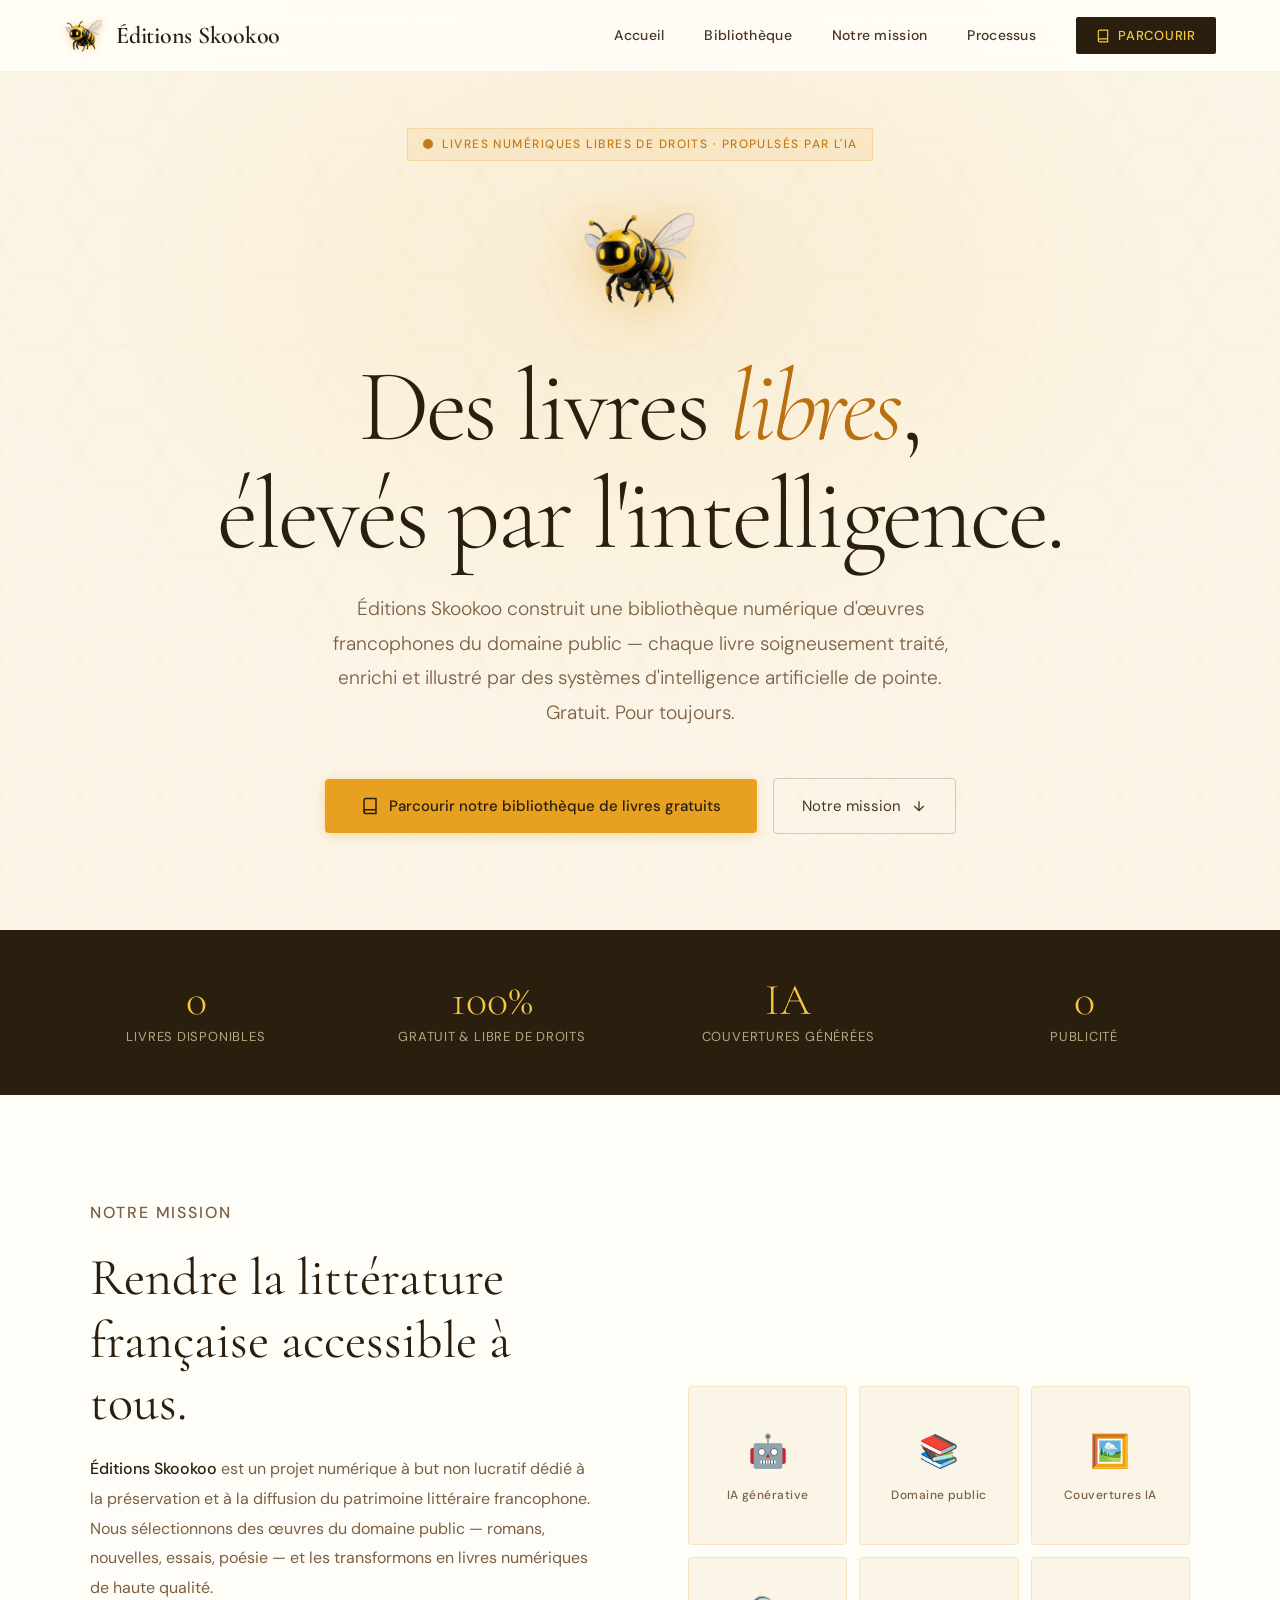
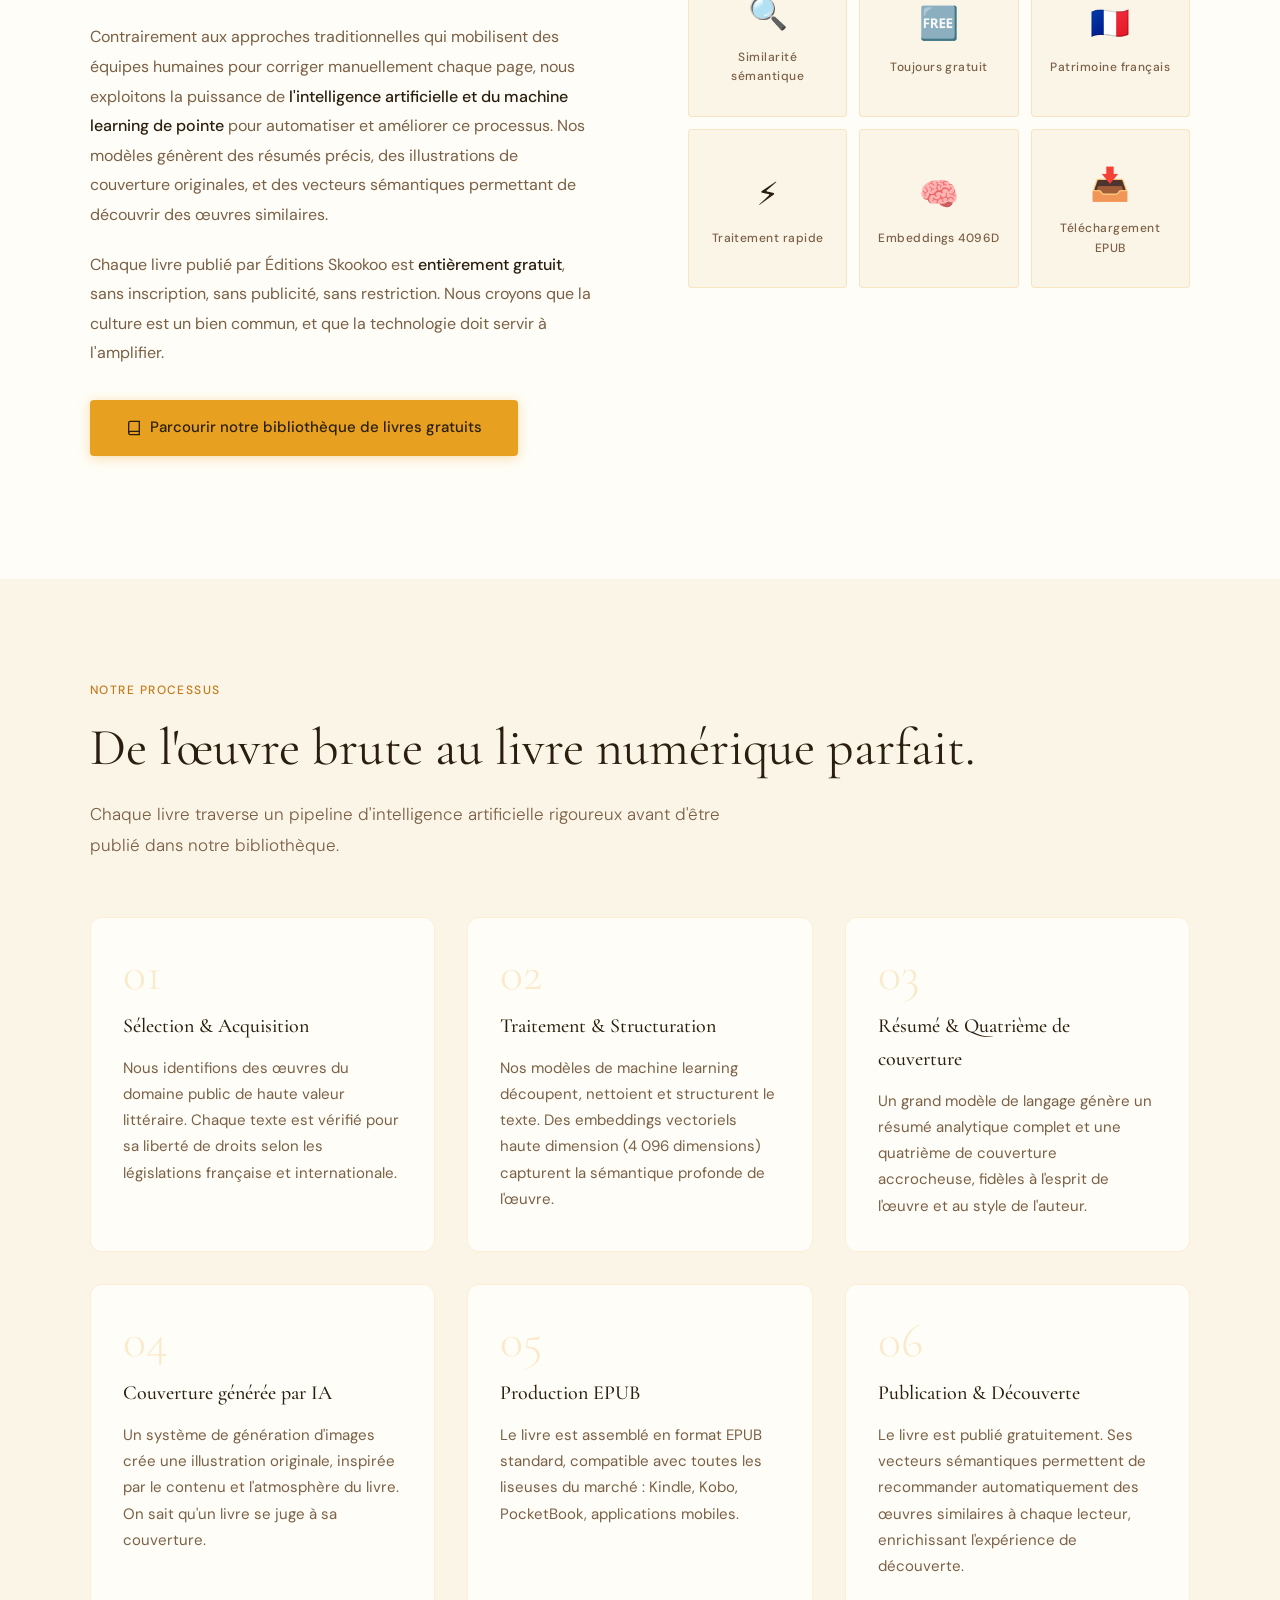
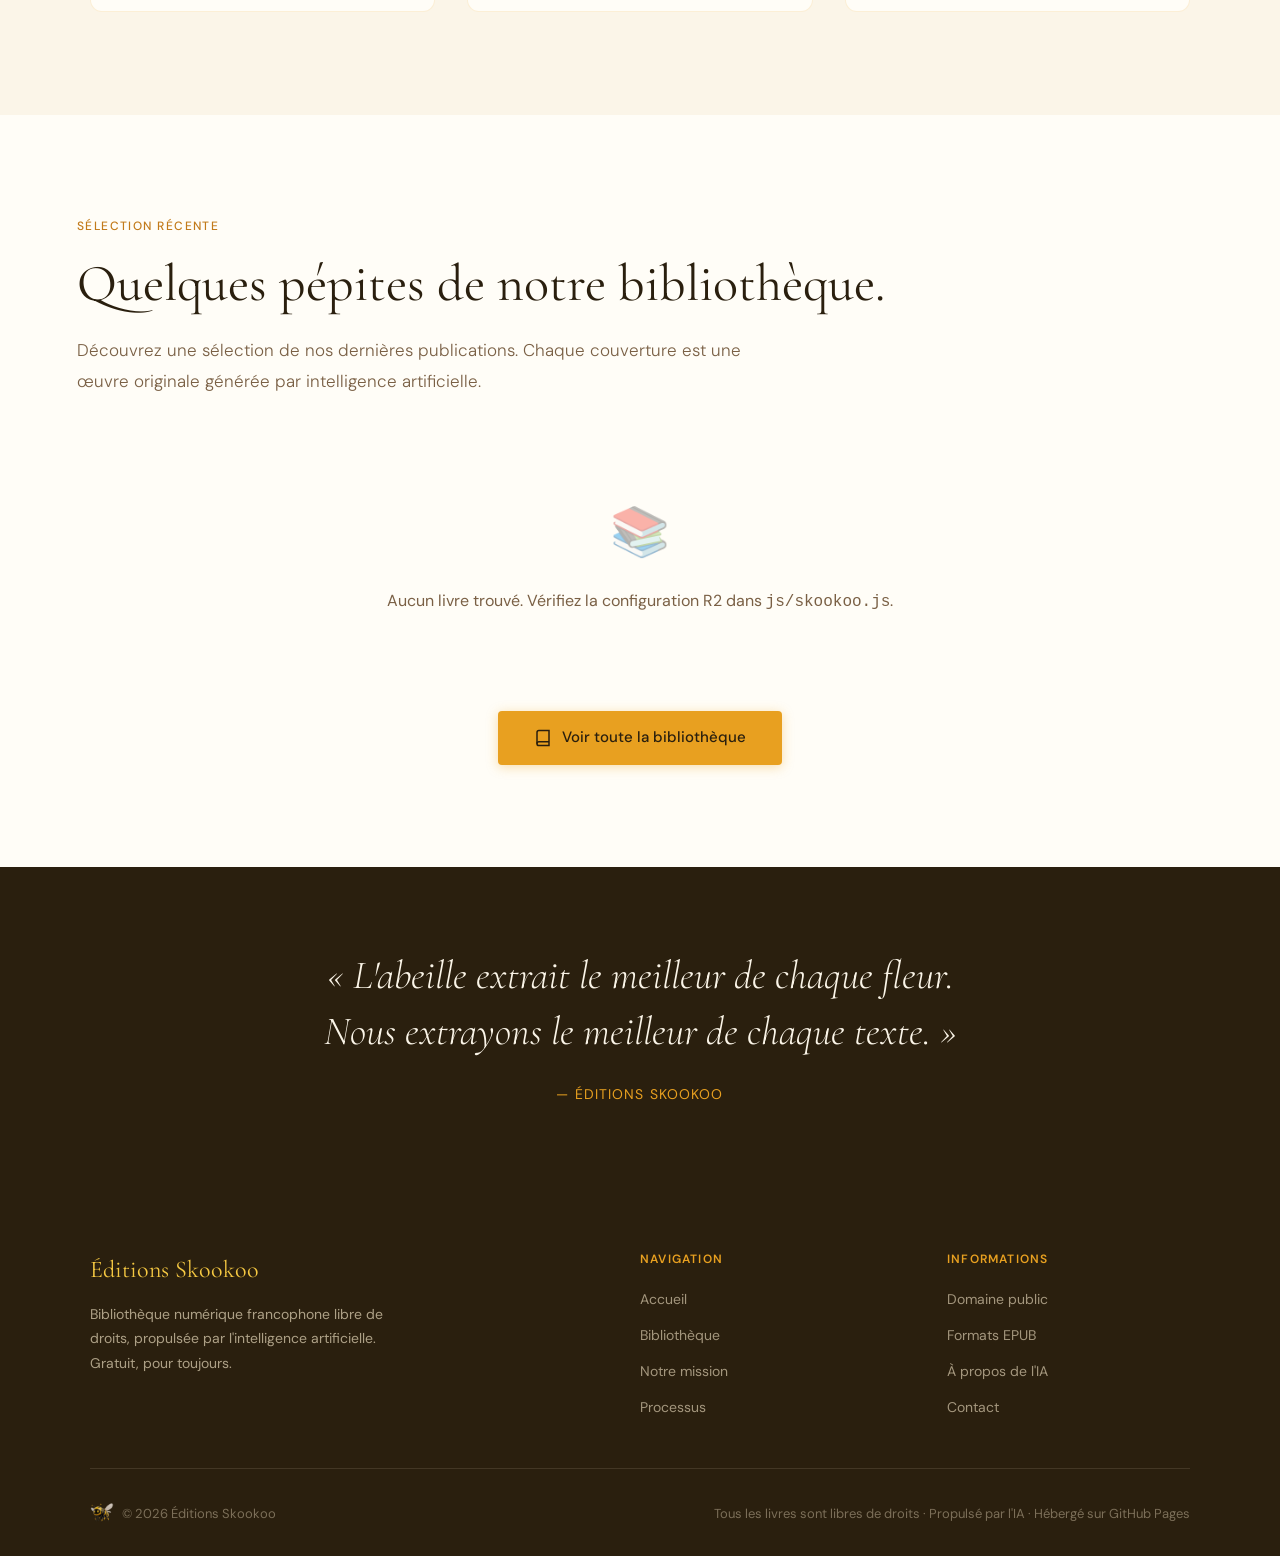
==== index.html @ 5617cecb "first" ====
<!DOCTYPE html>
<html lang="fr">
<head>
  <meta charset="UTF-8" />
  <meta name="viewport" content="width=device-width, initial-scale=1.0" />
  <title>Éditions Skookoo — Bibliothèque numérique libre</title>
  <meta name="description" content="Éditions Skookoo produit des livres numériques de haute qualité, libres de droits, grâce à l'intelligence artificielle et au machine learning de pointe. Téléchargement gratuit, sans publicité." />
  <link rel="icon" type="image/png" href="assets/logo.png" />
  <link rel="stylesheet" href="css/style.css" />
</head>
<body>

<!-- ========= NAVIGATION ========= -->
<nav class="nav" role="navigation" aria-label="Navigation principale">
  <a href="index.html" class="nav-logo" aria-label="Éditions Skookoo — Accueil">
    <img src="assets/logo.png" alt="Abeille robot — logo Éditions Skookoo" />
    Éditions Skookoo
  </a>
  <ul class="nav-links" role="list">
    <li><a href="index.html">Accueil</a></li>
    <li><a href="livres.html">Bibliothèque</a></li>
    <li><a href="#mission">Notre mission</a></li>
    <li><a href="#processus">Processus</a></li>
    <li><a href="livres.html" class="nav-cta">
      <svg width="14" height="14" viewBox="0 0 24 24" fill="none" stroke="currentColor" stroke-width="2"><path d="M4 19.5A2.5 2.5 0 0 1 6.5 17H20"/><path d="M6.5 2H20v20H6.5A2.5 2.5 0 0 1 4 19.5v-15A2.5 2.5 0 0 1 6.5 2z"/></svg>
      Parcourir
    </a></li>
  </ul>
</nav>

<!-- ========= HERO ========= -->
<header class="hero" role="banner">
  <div class="hero-eyebrow">
    <svg width="12" height="12" viewBox="0 0 24 24" fill="currentColor"><circle cx="12" cy="12" r="10"/></svg>
    Livres numériques libres de droits · Propulsés par l'IA
  </div>

  <img
    src="assets/logo.png"
    alt="Abeille robot Skookoo"
    class="hero-logo-display float"
    aria-hidden="true"
  />

  <h1 class="hero-title">
    Des livres <em>libres</em>,<br/>élevés par l'intelligence.
  </h1>

  <p class="hero-subtitle">
    Éditions Skookoo construit une bibliothèque numérique d'œuvres francophones
    du domaine public — chaque livre soigneusement traité, enrichi et illustré
    par des systèmes d'intelligence artificielle de pointe.
    Gratuit. Pour toujours.
  </p>

  <div class="hero-actions">
    <a href="livres.html" class="btn-primary">
      <svg width="18" height="18" viewBox="0 0 24 24" fill="none" stroke="currentColor" stroke-width="2"><path d="M4 19.5A2.5 2.5 0 0 1 6.5 17H20"/><path d="M6.5 2H20v20H6.5A2.5 2.5 0 0 1 4 19.5v-15A2.5 2.5 0 0 1 6.5 2z"/></svg>
      Parcourir notre bibliothèque de livres gratuits
    </a>
    <a href="#mission" class="btn-secondary">
      Notre mission
      <svg width="16" height="16" viewBox="0 0 24 24" fill="none" stroke="currentColor" stroke-width="2"><path d="M12 5v14M5 12l7 7 7-7"/></svg>
    </a>
  </div>
</header>

<!-- ========= STATS BAND ========= -->
<div class="stats-band" aria-label="Chiffres clés">
  <div class="stat-item">
    <div class="stat-item-num" id="stat-books">…</div>
    <div class="stat-item-label">Livres disponibles</div>
  </div>
  <div class="stat-item">
    <div class="stat-item-num">100%</div>
    <div class="stat-item-label">Gratuit &amp; libre de droits</div>
  </div>
  <div class="stat-item">
    <div class="stat-item-num">IA</div>
    <div class="stat-item-label">Couvertures générées</div>
  </div>
  <div class="stat-item">
    <div class="stat-item-num">0</div>
    <div class="stat-item-label">Publicité</div>
  </div>
</div>

<!-- ========= ABOUT / MISSION ========= -->
<section class="about" id="mission" aria-labelledby="mission-title">
  <div class="about-inner">
    <div class="about-text">
      <p class="section-eyebrow">Notre mission</p>
      <h2 class="section-title" id="mission-title">
        Rendre la littérature française accessible à tous.
      </h2>
      <p>
        <strong>Éditions Skookoo</strong> est un projet numérique à but non lucratif
        dédié à la préservation et à la diffusion du patrimoine littéraire francophone.
        Nous sélectionnons des œuvres du domaine public — romans, nouvelles, essais,
        poésie — et les transformons en livres numériques de haute qualité.
      </p>
      <p>
        Contrairement aux approches traditionnelles qui mobilisent des équipes humaines
        pour corriger manuellement chaque page, nous exploitons la puissance de
        <strong>l'intelligence artificielle et du machine learning de pointe</strong>
        pour automatiser et améliorer ce processus. Nos modèles génèrent des résumés
        précis, des illustrations de couverture originales, et des vecteurs sémantiques
        permettant de découvrir des œuvres similaires.
      </p>
      <p>
        Chaque livre publié par Éditions Skookoo est <strong>entièrement gratuit</strong>,
        sans inscription, sans publicité, sans restriction. Nous croyons que la culture
        est un bien commun, et que la technologie doit servir à l'amplifier.
      </p>
      <p style="margin-top:2rem;">
        <a href="livres.html" class="btn-primary" style="display:inline-flex;align-items:center;gap:.5rem;">
          <svg width="16" height="16" viewBox="0 0 24 24" fill="none" stroke="currentColor" stroke-width="2"><path d="M4 19.5A2.5 2.5 0 0 1 6.5 17H20"/><path d="M6.5 2H20v20H6.5A2.5 2.5 0 0 1 4 19.5v-15A2.5 2.5 0 0 1 6.5 2z"/></svg>
          Parcourir notre bibliothèque de livres gratuits
        </a>
      </p>
    </div>

    <div class="about-visual reveal">
      <div class="about-hexgrid" aria-hidden="true">
        <div class="hex-cell">
          <div class="hex-cell-icon">🤖</div>
          <div class="hex-cell-label">IA générative</div>
        </div>
        <div class="hex-cell">
          <div class="hex-cell-icon">📚</div>
          <div class="hex-cell-label">Domaine public</div>
        </div>
        <div class="hex-cell">
          <div class="hex-cell-icon">🖼️</div>
          <div class="hex-cell-label">Couvertures IA</div>
        </div>
        <div class="hex-cell">
          <div class="hex-cell-icon">🔍</div>
          <div class="hex-cell-label">Similarité sémantique</div>
        </div>
        <div class="hex-cell">
          <div class="hex-cell-icon">🆓</div>
          <div class="hex-cell-label">Toujours gratuit</div>
        </div>
        <div class="hex-cell">
          <div class="hex-cell-icon">🇫🇷</div>
          <div class="hex-cell-label">Patrimoine français</div>
        </div>
        <div class="hex-cell">
          <div class="hex-cell-icon">⚡</div>
          <div class="hex-cell-label">Traitement rapide</div>
        </div>
        <div class="hex-cell">
          <div class="hex-cell-icon">🧠</div>
          <div class="hex-cell-label">Embeddings 4096D</div>
        </div>
        <div class="hex-cell">
          <div class="hex-cell-icon">📥</div>
          <div class="hex-cell-label">Téléchargement EPUB</div>
        </div>
      </div>
    </div>
  </div>
</section>

<!-- ========= FEATURES / PROCESS ========= -->
<section class="features" id="processus" aria-labelledby="process-title">
  <div class="features-inner">
    <p class="section-eyebrow">Notre processus</p>
    <h2 class="section-title" id="process-title">
      De l'œuvre brute au livre numérique parfait.
    </h2>
    <p class="section-lead">
      Chaque livre traverse un pipeline d'intelligence artificielle rigoureux
      avant d'être publié dans notre bibliothèque.
    </p>

    <div class="features-grid">
      <div class="feature-card reveal">
        <div class="feature-num">01</div>
        <h3 class="feature-title">Sélection &amp; Acquisition</h3>
        <p class="feature-desc">
          Nous identifions des œuvres du domaine public de haute valeur littéraire.
          Chaque texte est vérifié pour sa liberté de droits selon les législations
          française et internationale.
        </p>
      </div>
      <div class="feature-card reveal" style="transition-delay:.08s">
        <div class="feature-num">02</div>
        <h3 class="feature-title">Traitement &amp; Structuration</h3>
        <p class="feature-desc">
          Nos modèles de machine learning découpent, nettoient et structurent le
          texte. Des embeddings vectoriels haute dimension (4 096 dimensions)
          capturent la sémantique profonde de l'œuvre.
        </p>
      </div>
      <div class="feature-card reveal" style="transition-delay:.16s">
        <div class="feature-num">03</div>
        <h3 class="feature-title">Résumé &amp; Quatrième de couverture</h3>
        <p class="feature-desc">
          Un grand modèle de langage génère un résumé analytique complet et une
          quatrième de couverture accrocheuse, fidèles à l'esprit de l'œuvre
          et au style de l'auteur.
        </p>
      </div>
      <div class="feature-card reveal" style="transition-delay:.24s">
        <div class="feature-num">04</div>
        <h3 class="feature-title">Couverture générée par IA</h3>
        <p class="feature-desc">
          Un système de génération d'images crée une illustration originale,
          inspirée par le contenu et l'atmosphère du livre. On sait qu'un livre
          se juge à sa couverture.
        </p>
      </div>
      <div class="feature-card reveal" style="transition-delay:.32s">
        <div class="feature-num">05</div>
        <h3 class="feature-title">Production EPUB</h3>
        <p class="feature-desc">
          Le livre est assemblé en format EPUB standard, compatible avec toutes
          les liseuses du marché : Kindle, Kobo, PocketBook, applications mobiles.
        </p>
      </div>
      <div class="feature-card reveal" style="transition-delay:.40s">
        <div class="feature-num">06</div>
        <h3 class="feature-title">Publication &amp; Découverte</h3>
        <p class="feature-desc">
          Le livre est publié gratuitement. Ses vecteurs sémantiques permettent
          de recommander automatiquement des œuvres similaires à chaque lecteur,
          enrichissant l'expérience de découverte.
        </p>
      </div>
    </div>
  </div>
</section>

<!-- ========= FEATURED BOOKS ========= -->
<section class="featured" id="selection" aria-labelledby="featured-title">
  <div class="featured-inner">
    <p class="section-eyebrow">Sélection récente</p>
    <h2 class="section-title" id="featured-title">Quelques pépites de notre bibliothèque.</h2>
    <p class="section-lead">
      Découvrez une sélection de nos dernières publications.
      Chaque couverture est une œuvre originale générée par intelligence artificielle.
    </p>

    <div class="books-grid" id="featured-grid" aria-label="Livres en vedette">
      <!-- Rempli dynamiquement par JavaScript -->
      <div style="grid-column:1/-1;text-align:center;padding:3rem;color:var(--comb-soft)">
        <div class="spinner" style="margin:0 auto 1rem;width:36px;height:36px;border:3px solid rgba(232,160,32,.2);border-top-color:var(--honey);border-radius:50%;animation:spin .8s linear infinite;"></div>
        Chargement des livres…
      </div>
    </div>

    <div style="text-align:center;margin-top:3rem;">
      <a href="livres.html" class="btn-primary">
        <svg width="18" height="18" viewBox="0 0 24 24" fill="none" stroke="currentColor" stroke-width="2"><path d="M4 19.5A2.5 2.5 0 0 1 6.5 17H20"/><path d="M6.5 2H20v20H6.5A2.5 2.5 0 0 1 4 19.5v-15A2.5 2.5 0 0 1 6.5 2z"/></svg>
        Voir toute la bibliothèque
      </a>
    </div>
  </div>
</section>

<!-- ========= MANIFESTO QUOTE ========= -->
<section style="background:var(--comb);padding:5rem clamp(1.5rem,5vw,4rem);text-align:center;">
  <blockquote style="max-width:700px;margin:0 auto;">
    <p style="font-family:var(--font-display);font-size:clamp(1.5rem,4vw,2.5rem);font-weight:300;font-style:italic;line-height:1.4;color:var(--wax-light);margin-bottom:1.5rem;">
      « L'abeille extrait le meilleur de chaque fleur. Nous extrayons le meilleur de chaque texte. »
    </p>
    <footer style="font-size:.875rem;letter-spacing:.08em;text-transform:uppercase;color:var(--honey);">
      — Éditions Skookoo
    </footer>
  </blockquote>
</section>

<!-- ========= FOOTER ========= -->
<footer class="footer" role="contentinfo">
  <div class="footer-inner">
    <div>
      <div class="footer-brand-name">Éditions Skookoo</div>
      <p class="footer-brand-desc">
        Bibliothèque numérique francophone libre de droits,
        propulsée par l'intelligence artificielle.
        Gratuit, pour toujours.
      </p>
    </div>
    <div>
      <div class="footer-col-title">Navigation</div>
      <ul class="footer-links">
        <li><a href="index.html">Accueil</a></li>
        <li><a href="livres.html">Bibliothèque</a></li>
        <li><a href="#mission">Notre mission</a></li>
        <li><a href="#processus">Processus</a></li>
      </ul>
    </div>
    <div>
      <div class="footer-col-title">Informations</div>
      <ul class="footer-links">
        <li><a href="#">Domaine public</a></li>
        <li><a href="#">Formats EPUB</a></li>
        <li><a href="#">À propos de l'IA</a></li>
        <li><a href="#">Contact</a></li>
      </ul>
    </div>
  </div>
  <div class="footer-bottom">
    <div class="footer-logo-sm">
      <img src="assets/logo.png" alt="" aria-hidden="true" />
      <span>© <span id="year"></span> Éditions Skookoo</span>
    </div>
    <span>Tous les livres sont libres de droits · Propulsé par l'IA · Hébergé sur GitHub Pages</span>
  </div>
</footer>

<script src="js/skookoo.js"></script>
<script>
  // Année courante
  document.getElementById('year').textContent = new Date().getFullYear();

  // Chargement des livres en vedette
  async function loadFeaturedBooks() {
    const grid = document.getElementById('featured-grid');
    try {
      const books = await SK.fetchAllBooks();

      // Met à jour le compteur de stats
      const statEl = document.getElementById('stat-books');
      if (statEl) {
        let count = 0;
        const anim = setInterval(() => {
          count = Math.min(count + Math.ceil(books.length / 20), books.length);
          statEl.textContent = count;
          if (count >= books.length) clearInterval(anim);
        }, 60);
      }

      grid.innerHTML = '';

      if (!books.length) {
        grid.innerHTML = `
          <div style="grid-column:1/-1;text-align:center;padding:3rem;color:var(--comb-soft)">
            <div style="font-size:3rem;margin-bottom:1rem;opacity:.4">📚</div>
            <p>Aucun livre trouvé. Vérifiez la configuration R2 dans <code>js/skookoo.js</code>.</p>
          </div>`;
        return;
      }

      // Affiche jusqu'à 6 livres sur la homepage
      const featured = books.slice(0, 6);
      featured.forEach(book => {
        grid.appendChild(SK.createBookCard(book));
      });

      // Initialise les animations
      setTimeout(SK.initReveal, 100);

    } catch (err) {
      console.error('Erreur chargement featured:', err);
      grid.innerHTML = `
        <div style="grid-column:1/-1;text-align:center;padding:2rem;color:var(--comb-soft)">
          Impossible de charger les livres. Vérifiez la configuration R2.
        </div>`;
    }
  }

  loadFeaturedBooks();

  // Scroll reveal global
  const revealObserver = new IntersectionObserver(
    entries => entries.forEach(e => {
      if (e.isIntersecting) { e.target.classList.add('visible'); revealObserver.unobserve(e.target); }
    }),
    { threshold: 0.1, rootMargin: '0px 0px -40px 0px' }
  );
  document.querySelectorAll('.reveal').forEach(el => revealObserver.observe(el));
</script>
</body>
</html>
---- css/style.css ----
/* ============================================================
   ÉDITIONS SKOOKOO — Feuille de style principale
   Thème : Miel & Machine — Élégance organique rencontre l'IA
   ============================================================ */

@import url('https://fonts.googleapis.com/css2?family=Cormorant+Garamond:ital,wght@0,300;0,400;0,500;0,600;1,300;1,400&family=DM+Sans:wght@300;400;500&family=Playfair+Display:ital,wght@1,400&display=swap');

/* ---- Variables ---- */
:root {
  --honey:        #E8A020;
  --honey-light:  #F5C842;
  --honey-dark:   #B87010;
  --amber:        #C27A1A;
  --wax:          #F5E6C8;
  --wax-light:    #FBF5E8;
  --wax-dark:     #E8D4A8;
  --comb:         #2A1F0E;
  --comb-mid:     #4A3520;
  --comb-soft:    #7A6045;
  --smoke:        #F0EAD6;
  --black:        #1A1208;
  --white:        #FFFDF7;
  --accent:       #D4510A;   /* pollen orange */
  --accent-soft:  #E87832;

  --font-display: 'Cormorant Garamond', Georgia, serif;
  --font-body:    'DM Sans', system-ui, sans-serif;
  --font-italic:  'Playfair Display', Georgia, serif;

  --radius:       4px;
  --radius-lg:    12px;
  --shadow-card:  0 2px 16px rgba(42,31,14,.10), 0 1px 4px rgba(42,31,14,.06);
  --shadow-hover: 0 8px 32px rgba(42,31,14,.18), 0 2px 8px rgba(42,31,14,.10);
  --transition:   0.28s cubic-bezier(.4,0,.2,1);
}

/* ---- Reset & Base ---- */
*, *::before, *::after { box-sizing: border-box; margin: 0; padding: 0; }

html { scroll-behavior: smooth; font-size: 16px; }

body {
  font-family: var(--font-body);
  background-color: var(--white);
  color: var(--comb);
  line-height: 1.65;
  -webkit-font-smoothing: antialiased;
  overflow-x: hidden;
}

a { color: inherit; text-decoration: none; }
img { display: block; max-width: 100%; }
button { cursor: pointer; font-family: inherit; border: none; background: none; }

/* ============================================================
   HEXAGONAL BACKGROUND PATTERN
   ============================================================ */
.hex-bg {
  background-image: url("data:image/svg+xml,%3Csvg xmlns='http://www.w3.org/2000/svg' width='60' height='52' viewBox='0 0 60 52'%3E%3Cpath d='M15 0 L45 0 L60 26 L45 52 L15 52 L0 26Z' fill='none' stroke='%23E8A020' stroke-opacity='0.08' stroke-width='1'/%3E%3Cpath d='M75 0 L105 0 L120 26 L105 52 L75 52 L60 26Z' fill='none' stroke='%23E8A020' stroke-opacity='0.08' stroke-width='1'/%3E%3C/svg%3E");
}

/* ============================================================
   NAVIGATION
   ============================================================ */
.nav {
  position: fixed; top: 0; left: 0; right: 0; z-index: 100;
  background: rgba(255,253,247,.92);
  backdrop-filter: blur(12px);
  -webkit-backdrop-filter: blur(12px);
  border-bottom: 1px solid rgba(232,160,32,.15);
  display: flex; align-items: center; justify-content: space-between;
  padding: 0 clamp(1.5rem, 5vw, 4rem);
  height: 72px;
}

.nav-logo {
  display: flex; align-items: center; gap: .75rem;
  font-family: var(--font-display);
  font-size: 1.5rem; font-weight: 600;
  letter-spacing: -.01em;
  color: var(--comb);
  transition: opacity var(--transition);
}
.nav-logo:hover { opacity: .7; }
.nav-logo img {
  width: 40px; height: 40px;
  object-fit: contain;
  filter: drop-shadow(0 1px 4px rgba(232,160,32,.4));
}

.nav-links {
  display: flex; align-items: center; gap: 2.5rem;
  list-style: none;
}
.nav-links a {
  font-size: .875rem; font-weight: 500; letter-spacing: .02em;
  color: var(--comb-mid);
  position: relative; transition: color var(--transition);
}
.nav-links a::after {
  content: ''; position: absolute; bottom: -4px; left: 0; right: 0;
  height: 1px; background: var(--honey);
  transform: scaleX(0); transform-origin: left;
  transition: transform var(--transition);
}
.nav-links a:hover { color: var(--comb); }
.nav-links a:hover::after { transform: scaleX(1); }

.nav-cta {
  display: inline-flex; align-items: center; gap: .5rem;
  background: var(--comb);
  color: var(--honey-light) !important;
  padding: .5rem 1.25rem;
  border-radius: 2px;
  font-size: .8125rem !important; font-weight: 500 !important;
  letter-spacing: .06em !important; text-transform: uppercase;
  transition: background var(--transition), transform var(--transition) !important;
}
.nav-cta::after { display: none !important; }
.nav-cta:hover { background: var(--honey-dark) !important; transform: translateY(-1px); }

/* ============================================================
   HERO
   ============================================================ */
.hero {
  min-height: 100vh;
  display: flex; flex-direction: column; align-items: center; justify-content: center;
  text-align: center;
  padding: 8rem 2rem 6rem;
  background: radial-gradient(ellipse 80% 70% at 50% 30%,
    rgba(232,160,32,.12) 0%,
    rgba(245,200,66,.05) 40%,
    transparent 70%),
    var(--wax-light);
  position: relative;
  overflow: hidden;
}

.hero::before {
  content: '';
  position: absolute; inset: 0;
  background-image: url("data:image/svg+xml,%3Csvg xmlns='http://www.w3.org/2000/svg' width='80' height='69.3' viewBox='0 0 80 69.3'%3E%3Cpath d='M20 0 L60 0 L80 34.6 L60 69.3 L20 69.3 L0 34.6Z' fill='none' stroke='%23E8A020' stroke-opacity='0.06' stroke-width='1.5'/%3E%3C/svg%3E");
  pointer-events: none;
}

.hero-eyebrow {
  display: inline-flex; align-items: center; gap: .5rem;
  font-family: var(--font-body);
  font-size: .75rem; font-weight: 500; letter-spacing: .12em; text-transform: uppercase;
  color: var(--amber);
  background: rgba(232,160,32,.1);
  border: 1px solid rgba(232,160,32,.25);
  padding: .35rem .9rem;
  border-radius: 2px;
  margin-bottom: 2.5rem;
  animation: fadeUp .6s ease both;
}

.hero-title {
  font-family: var(--font-display);
  font-size: clamp(3rem, 8vw, 6.5rem);
  font-weight: 300;
  line-height: 1.05;
  letter-spacing: -.03em;
  color: var(--comb);
  max-width: 900px;
  margin-bottom: 1.5rem;
  animation: fadeUp .7s .1s ease both;
}
.hero-title em {
  font-style: italic;
  color: var(--honey-dark);
}

.hero-logo-display {
  width: clamp(80px, 10vw, 120px);
  margin: 0 auto 2rem;
  filter: drop-shadow(0 4px 24px rgba(232,160,32,.5));
  animation: fadeUp .65s .05s ease both;
}

.hero-subtitle {
  font-size: clamp(1rem, 2vw, 1.2rem);
  font-weight: 300;
  color: var(--comb-soft);
  max-width: 620px;
  line-height: 1.8;
  margin-bottom: 3rem;
  animation: fadeUp .7s .2s ease both;
}

.hero-actions {
  display: flex; flex-wrap: wrap; align-items: center; justify-content: center;
  gap: 1rem;
  animation: fadeUp .7s .3s ease both;
}

.btn-primary {
  display: inline-flex; align-items: center; gap: .625rem;
  background: var(--honey);
  color: var(--comb);
  font-family: var(--font-body);
  font-size: .9375rem; font-weight: 500;
  padding: .9rem 2.25rem;
  border-radius: var(--radius);
  transition: background var(--transition), transform var(--transition), box-shadow var(--transition);
  box-shadow: 0 2px 12px rgba(232,160,32,.35);
}
.btn-primary:hover {
  background: var(--honey-light);
  transform: translateY(-2px);
  box-shadow: 0 6px 24px rgba(232,160,32,.45);
}
.btn-primary svg { flex-shrink: 0; }

.btn-secondary {
  display: inline-flex; align-items: center; gap: .625rem;
  background: transparent;
  color: var(--comb-mid);
  font-family: var(--font-body);
  font-size: .9375rem; font-weight: 400;
  padding: .9rem 1.75rem;
  border-radius: var(--radius);
  border: 1px solid rgba(42,31,14,.2);
  transition: border-color var(--transition), color var(--transition), transform var(--transition);
}
.btn-secondary:hover {
  border-color: var(--honey);
  color: var(--comb);
  transform: translateY(-2px);
}

/* ============================================================
   STATS BAND
   ============================================================ */
.stats-band {
  background: var(--comb);
  color: var(--wax);
  padding: 3rem clamp(1.5rem, 5vw, 4rem);
  display: grid;
  grid-template-columns: repeat(auto-fit, minmax(160px, 1fr));
  gap: 2rem;
  text-align: center;
}
.stat-item-num {
  font-family: var(--font-display);
  font-size: 2.75rem; font-weight: 300;
  color: var(--honey-light);
  line-height: 1;
  margin-bottom: .25rem;
}
.stat-item-label {
  font-size: .8125rem; font-weight: 400; letter-spacing: .06em;
  text-transform: uppercase;
  color: var(--wax-dark);
  opacity: .75;
}

/* ============================================================
   SECTIONS COMMON
   ============================================================ */
section { padding: clamp(4rem, 8vw, 7rem) clamp(1.5rem, 6vw, 5rem); }

.section-eyebrow {
  font-size: .75rem; font-weight: 500; letter-spacing: .12em; text-transform: uppercase;
  color: var(--amber);
  margin-bottom: 1rem;
}
.section-title {
  font-family: var(--font-display);
  font-size: clamp(2rem, 5vw, 3.25rem);
  font-weight: 400; line-height: 1.2;
  color: var(--comb);
  margin-bottom: 1.25rem;
}
.section-lead {
  font-size: 1.0625rem; font-weight: 300; line-height: 1.8;
  color: var(--comb-soft);
  max-width: 56ch;
}

/* ============================================================
   ABOUT / MANIFESTO SECTION
   ============================================================ */
.about { background: var(--white); }
.about-inner {
  max-width: 1100px; margin: 0 auto;
  display: grid; grid-template-columns: 1fr 1fr; gap: 6rem; align-items: center;
}
.about-text p {
  font-size: 1rem; line-height: 1.85;
  color: var(--comb-soft);
  margin-bottom: 1.25rem;
}
.about-text p strong {
  color: var(--comb);
  font-weight: 500;
}

.about-visual {
  position: relative;
}
.about-hexgrid {
  display: grid;
  grid-template-columns: repeat(3, 1fr);
  gap: .75rem;
}
.hex-cell {
  aspect-ratio: 1;
  background: var(--wax-light);
  border: 1px solid rgba(232,160,32,.2);
  border-radius: var(--radius);
  display: flex; flex-direction: column; align-items: center; justify-content: center;
  padding: 1rem;
  transition: background var(--transition), border-color var(--transition), transform var(--transition);
}
.hex-cell:hover { background: var(--wax); border-color: var(--honey); transform: scale(1.04); }
.hex-cell-icon { font-size: 2rem; margin-bottom: .5rem; }
.hex-cell-label {
  font-size: .75rem; font-weight: 500; letter-spacing: .04em;
  text-align: center; color: var(--comb-soft);
}

/* ============================================================
   FEATURES / PROCESS
   ============================================================ */
.features { background: var(--wax-light); }
.features-inner { max-width: 1100px; margin: 0 auto; }
.features-grid {
  display: grid; grid-template-columns: repeat(auto-fit, minmax(280px, 1fr));
  gap: 2rem; margin-top: 3.5rem;
}
.feature-card {
  background: var(--white);
  border: 1px solid rgba(232,160,32,.15);
  border-radius: var(--radius-lg);
  padding: 2rem;
  transition: box-shadow var(--transition), transform var(--transition), border-color var(--transition);
}
.feature-card:hover {
  box-shadow: var(--shadow-hover);
  transform: translateY(-4px);
  border-color: rgba(232,160,32,.35);
}
.feature-num {
  font-family: var(--font-display);
  font-size: 3rem; font-weight: 300;
  color: rgba(232,160,32,.2);
  line-height: 1;
  margin-bottom: .75rem;
}
.feature-title {
  font-family: var(--font-display);
  font-size: 1.25rem; font-weight: 500;
  color: var(--comb);
  margin-bottom: .75rem;
}
.feature-desc {
  font-size: .9375rem; line-height: 1.75;
  color: var(--comb-soft);
}

/* ============================================================
   FEATURED BOOKS (homepage preview)
   ============================================================ */
.featured { background: var(--white); }
.featured-inner { max-width: 1200px; margin: 0 auto; }

.books-grid {
  display: grid;
  grid-template-columns: repeat(auto-fill, minmax(200px, 1fr));
  gap: 2rem;
  margin-top: 3rem;
}

.book-card {
  display: flex; flex-direction: column;
  cursor: pointer;
  transition: transform var(--transition);
}
.book-card:hover { transform: translateY(-6px); }
.book-card:hover .book-cover { box-shadow: var(--shadow-hover); }

.book-cover-wrap {
  position: relative;
  overflow: hidden;
  border-radius: var(--radius);
  background: var(--wax-dark);
  aspect-ratio: 2/3;
  margin-bottom: .875rem;
}
.book-cover {
  width: 100%; height: 100%;
  object-fit: cover;
  transition: transform var(--transition);
  box-shadow: var(--shadow-card);
}
.book-card:hover .book-cover { transform: scale(1.03); }

.book-ai-badge {
  position: absolute; top: .5rem; right: .5rem;
  background: rgba(42,31,14,.8);
  color: var(--honey-light);
  font-size: .625rem; font-weight: 600; letter-spacing: .08em; text-transform: uppercase;
  padding: .2rem .5rem;
  border-radius: 2px;
  backdrop-filter: blur(4px);
}

.book-meta-title {
  font-family: var(--font-display);
  font-size: 1rem; font-weight: 500;
  color: var(--comb);
  line-height: 1.35;
  margin-bottom: .25rem;
}
.book-meta-author {
  font-size: .8125rem; font-weight: 400;
  color: var(--comb-soft);
  font-style: italic;
}

/* ============================================================
   FOOTER
   ============================================================ */
.footer {
  background: var(--comb);
  color: var(--wax);
  padding: 4rem clamp(1.5rem, 5vw, 4rem) 2rem;
}
.footer-inner {
  max-width: 1100px; margin: 0 auto;
  display: grid; grid-template-columns: 2fr 1fr 1fr; gap: 4rem;
  padding-bottom: 3rem;
  border-bottom: 1px solid rgba(245,230,200,.12);
  margin-bottom: 2rem;
}
.footer-brand-name {
  font-family: var(--font-display);
  font-size: 1.5rem; font-weight: 400;
  color: var(--honey-light);
  margin-bottom: .75rem;
}
.footer-brand-desc {
  font-size: .875rem; line-height: 1.75;
  color: rgba(245,230,200,.65);
  max-width: 32ch;
}
.footer-col-title {
  font-size: .75rem; font-weight: 600; letter-spacing: .1em; text-transform: uppercase;
  color: var(--honey);
  margin-bottom: 1rem;
}
.footer-links { list-style: none; display: flex; flex-direction: column; gap: .6rem; }
.footer-links a {
  font-size: .875rem;
  color: rgba(245,230,200,.6);
  transition: color var(--transition);
}
.footer-links a:hover { color: var(--honey-light); }
.footer-bottom {
  max-width: 1100px; margin: 0 auto;
  display: flex; align-items: center; justify-content: space-between;
  flex-wrap: wrap; gap: 1rem;
  font-size: .8125rem;
  color: rgba(245,230,200,.4);
}
.footer-bottom a { color: var(--honey); }
.footer-logo-sm { display: flex; align-items: center; gap: .5rem; }
.footer-logo-sm img { width: 24px; height: 24px; opacity: .85; }

/* ============================================================
   LIBRARY PAGE
   ============================================================ */
.library-hero {
  background: var(--comb);
  color: var(--wax);
  padding: 8rem clamp(1.5rem, 5vw, 4rem) 4rem;
  text-align: center;
  position: relative;
  overflow: hidden;
}
.library-hero::before {
  content: '';
  position: absolute; inset: 0;
  background-image: url("data:image/svg+xml,%3Csvg xmlns='http://www.w3.org/2000/svg' width='80' height='69.3' viewBox='0 0 80 69.3'%3E%3Cpath d='M20 0 L60 0 L80 34.6 L60 69.3 L20 69.3 L0 34.6Z' fill='none' stroke='%23E8A020' stroke-opacity='0.07' stroke-width='1.5'/%3E%3C/svg%3E");
  pointer-events: none;
}
.library-hero-title {
  font-family: var(--font-display);
  font-size: clamp(2.25rem, 6vw, 4rem);
  font-weight: 300; letter-spacing: -.02em;
  color: var(--wax-light);
  margin-bottom: 1rem;
  position: relative;
}
.library-hero-sub {
  font-size: 1.0625rem; font-weight: 300;
  color: rgba(245,230,200,.65);
  max-width: 50ch; margin: 0 auto 2.5rem;
  position: relative;
}

/* Search */
.search-bar-wrap {
  position: relative; max-width: 560px; margin: 0 auto;
}
.search-bar {
  width: 100%;
  padding: 1rem 3.25rem 1rem 1.5rem;
  border-radius: 4px;
  border: 1px solid rgba(232,160,32,.4);
  background: rgba(42,31,14,.6);
  color: var(--wax-light);
  font-family: var(--font-body);
  font-size: 1rem;
  outline: none;
  backdrop-filter: blur(8px);
  transition: border-color var(--transition), background var(--transition);
}
.search-bar::placeholder { color: rgba(245,230,200,.4); }
.search-bar:focus {
  border-color: var(--honey);
  background: rgba(42,31,14,.8);
}
.search-icon {
  position: absolute; right: 1.1rem; top: 50%;
  transform: translateY(-50%);
  color: rgba(245,230,200,.5);
  pointer-events: none;
}

/* Filter chips */
.filter-row {
  display: flex; flex-wrap: wrap; gap: .5rem;
  max-width: 900px; margin: 1.5rem auto 0;
  justify-content: center;
  position: relative;
}
.filter-chip {
  padding: .35rem .9rem;
  border-radius: 100px;
  border: 1px solid rgba(232,160,32,.3);
  background: transparent;
  color: rgba(245,230,200,.65);
  font-family: var(--font-body);
  font-size: .8125rem; letter-spacing: .03em;
  cursor: pointer;
  transition: all var(--transition);
}
.filter-chip:hover, .filter-chip.active {
  background: var(--honey);
  border-color: var(--honey);
  color: var(--comb);
}

/* Library main */
.library-main {
  background: var(--wax-light);
  min-height: 60vh;
  padding: 3rem clamp(1.5rem, 5vw, 4rem) 5rem;
}
.library-toolbar {
  max-width: 1200px; margin: 0 auto 2rem;
  display: flex; align-items: center; justify-content: space-between;
  flex-wrap: wrap; gap: 1rem;
}
.library-count {
  font-size: .875rem; color: var(--comb-soft);
}
.library-count strong { color: var(--comb); font-weight: 500; }

.sort-select {
  padding: .4rem .9rem;
  border: 1px solid rgba(42,31,14,.15);
  border-radius: var(--radius);
  background: var(--white);
  font-family: var(--font-body);
  font-size: .875rem;
  color: var(--comb-mid);
  outline: none;
  cursor: pointer;
}

.library-grid {
  max-width: 1200px; margin: 0 auto;
  display: grid;
  grid-template-columns: repeat(auto-fill, minmax(190px, 1fr));
  gap: 2.25rem;
}

/* Skeleton loader */
.skeleton {
  background: linear-gradient(90deg, var(--wax-dark) 25%, var(--wax) 50%, var(--wax-dark) 75%);
  background-size: 200% 100%;
  animation: shimmer 1.4s infinite;
  border-radius: var(--radius);
}
.skeleton-cover { aspect-ratio: 2/3; border-radius: var(--radius); }
.skeleton-title { height: 14px; margin-top: .75rem; border-radius: 3px; width: 85%; }
.skeleton-author { height: 12px; margin-top: .4rem; border-radius: 3px; width: 65%; }

/* No results */
.no-results {
  grid-column: 1/-1;
  text-align: center;
  padding: 4rem 2rem;
  color: var(--comb-soft);
}
.no-results-icon { font-size: 3rem; margin-bottom: 1rem; opacity: .4; }

/* ============================================================
   BOOK DETAIL PAGE
   ============================================================ */
.book-detail-hero {
  background: var(--comb);
  padding: 7rem clamp(1.5rem, 5vw, 4rem) 0;
  position: relative;
  overflow: hidden;
}
.book-detail-hero::before {
  content: '';
  position: absolute; inset: 0;
  background-image: url("data:image/svg+xml,%3Csvg xmlns='http://www.w3.org/2000/svg' width='80' height='69.3' viewBox='0 0 80 69.3'%3E%3Cpath d='M20 0 L60 0 L80 34.6 L60 69.3 L20 69.3 L0 34.6Z' fill='none' stroke='%23E8A020' stroke-opacity='0.07' stroke-width='1.5'/%3E%3C/svg%3E");
  pointer-events: none;
}

.book-detail-inner {
  max-width: 1100px; margin: 0 auto;
  display: grid; grid-template-columns: 240px 1fr; gap: 4rem;
  align-items: end;
  padding-bottom: 3rem;
  position: relative;
}

.book-detail-cover-wrap {
  position: relative;
}
.book-detail-cover {
  width: 100%;
  border-radius: var(--radius-lg);
  box-shadow: 0 24px 64px rgba(0,0,0,.5);
  transform: rotate(-1.5deg);
  transition: transform .4s ease;
}
.book-detail-cover:hover { transform: rotate(0deg) scale(1.02); }

.book-detail-meta { padding-bottom: .5rem; }
.book-detail-genre {
  display: inline-flex;
  font-size: .75rem; font-weight: 600; letter-spacing: .1em; text-transform: uppercase;
  color: var(--honey);
  margin-bottom: 1rem;
}
.book-detail-title {
  font-family: var(--font-display);
  font-size: clamp(2rem, 5vw, 3.5rem);
  font-weight: 400; line-height: 1.1;
  color: var(--wax-light);
  margin-bottom: .75rem;
}
.book-detail-author {
  font-size: 1.1rem; font-weight: 300; font-style: italic;
  color: rgba(245,230,200,.75);
  margin-bottom: 2rem;
}
.book-detail-actions {
  display: flex; flex-wrap: wrap; gap: .75rem;
}

.btn-download {
  display: inline-flex; align-items: center; gap: .625rem;
  background: var(--honey);
  color: var(--comb);
  font-family: var(--font-body);
  font-size: .9375rem; font-weight: 500;
  padding: .825rem 2rem;
  border-radius: var(--radius);
  transition: background var(--transition), transform var(--transition);
  box-shadow: 0 4px 16px rgba(232,160,32,.3);
}
.btn-download:hover { background: var(--honey-light); transform: translateY(-2px); }

.btn-outline-light {
  display: inline-flex; align-items: center; gap: .625rem;
  background: transparent;
  color: rgba(245,230,200,.8);
  font-family: var(--font-body);
  font-size: .9375rem; font-weight: 400;
  padding: .825rem 1.5rem;
  border-radius: var(--radius);
  border: 1px solid rgba(245,230,200,.25);
  transition: border-color var(--transition), color var(--transition), transform var(--transition);
}
.btn-outline-light:hover {
  border-color: var(--honey);
  color: var(--honey-light);
  transform: translateY(-2px);
}

.book-detail-body {
  background: var(--white);
  padding: 4rem clamp(1.5rem, 5vw, 4rem);
}
.book-detail-body-inner {
  max-width: 1100px; margin: 0 auto;
  display: grid; grid-template-columns: 2fr 1fr; gap: 4rem;
}

.book-blurb {
  font-family: var(--font-display);
  font-size: 1.25rem; font-weight: 400; font-style: italic; line-height: 1.7;
  color: var(--comb-mid);
  border-left: 3px solid var(--honey);
  padding-left: 1.5rem;
  margin-bottom: 2.5rem;
}

.book-summary-title {
  font-family: var(--font-display);
  font-size: 1.5rem; font-weight: 500;
  color: var(--comb);
  margin-bottom: 1rem;
}
.book-summary-text {
  font-size: .9875rem; line-height: 1.9;
  color: var(--comb-soft);
}
.book-summary-text p { margin-bottom: 1em; }

.book-sidebar-card {
  background: var(--wax-light);
  border: 1px solid rgba(232,160,32,.2);
  border-radius: var(--radius-lg);
  padding: 1.5rem;
  height: fit-content;
}
.book-sidebar-title {
  font-size: .75rem; font-weight: 600; letter-spacing: .1em; text-transform: uppercase;
  color: var(--amber);
  margin-bottom: 1rem;
}
.book-info-row {
  display: flex; justify-content: space-between; align-items: flex-start;
  gap: 1rem;
  padding: .625rem 0;
  border-bottom: 1px solid rgba(232,160,32,.12);
  font-size: .875rem;
}
.book-info-row:last-child { border-bottom: none; }
.book-info-label { color: var(--comb-soft); white-space: nowrap; }
.book-info-value { color: var(--comb); font-weight: 500; text-align: right; }

/* ============================================================
   SIMILAR BOOKS
   ============================================================ */
.similar-section {
  background: var(--wax-light);
  padding: 4rem clamp(1.5rem, 5vw, 4rem);
}
.similar-inner { max-width: 1100px; margin: 0 auto; }
.similar-title {
  font-family: var(--font-display);
  font-size: 1.75rem; font-weight: 400;
  color: var(--comb);
  margin-bottom: 2rem;
}
.similar-grid {
  display: grid;
  grid-template-columns: repeat(auto-fill, minmax(160px, 1fr));
  gap: 1.75rem;
}

/* ============================================================
   LOADING SPINNER
   ============================================================ */
.spinner-wrap {
  display: flex; align-items: center; justify-content: center;
  padding: 5rem 2rem;
  width: 100%;
  grid-column: 1/-1;
}
.spinner {
  width: 40px; height: 40px;
  border: 3px solid rgba(232,160,32,.2);
  border-top-color: var(--honey);
  border-radius: 50%;
  animation: spin .8s linear infinite;
}

/* ============================================================
   ANIMATIONS
   ============================================================ */
@keyframes fadeUp {
  from { opacity: 0; transform: translateY(20px); }
  to   { opacity: 1; transform: translateY(0); }
}
@keyframes shimmer {
  to { background-position: -200% 0; }
}
@keyframes spin {
  to { transform: rotate(360deg); }
}
@keyframes float {
  0%, 100% { transform: translateY(0); }
  50%       { transform: translateY(-8px); }
}

.float { animation: float 4s ease-in-out infinite; }

/* ============================================================
   SCROLL REVEAL
   ============================================================ */
.reveal {
  opacity: 0;
  transform: translateY(24px);
  transition: opacity .6s ease, transform .6s ease;
}
.reveal.visible {
  opacity: 1;
  transform: translateY(0);
}

/* ============================================================
   RESPONSIVE
   ============================================================ */
@media (max-width: 900px) {
  .about-inner { grid-template-columns: 1fr; gap: 3rem; }
  .book-detail-inner { grid-template-columns: 1fr; gap: 2rem; align-items: start; }
  .book-detail-cover-wrap { max-width: 220px; }
  .book-detail-body-inner { grid-template-columns: 1fr; gap: 2rem; }
  .footer-inner { grid-template-columns: 1fr 1fr; }
}

@media (max-width: 640px) {
  .nav-links { display: none; }
  .footer-inner { grid-template-columns: 1fr; gap: 2rem; }
  .library-grid { grid-template-columns: repeat(auto-fill, minmax(150px, 1fr)); }
}

/* ============================================================
   TOAST NOTIFICATIONS
   ============================================================ */
.toast {
  position: fixed; bottom: 2rem; right: 2rem;
  background: var(--comb);
  color: var(--wax);
  padding: .875rem 1.5rem;
  border-radius: var(--radius-lg);
  font-size: .875rem;
  box-shadow: 0 8px 32px rgba(0,0,0,.2);
  transform: translateY(100px);
  opacity: 0;
  transition: all .3s ease;
  z-index: 200;
  border-left: 3px solid var(--honey);
}
.toast.show { transform: translateY(0); opacity: 1; }

/* ============================================================
   BACK BUTTON
   ============================================================ */
.back-btn {
  display: inline-flex; align-items: center; gap: .5rem;
  font-size: .875rem; color: rgba(245,230,200,.6);
  transition: color var(--transition);
  margin-bottom: 1.5rem;
  position: relative;
}
.back-btn:hover { color: var(--honey); }
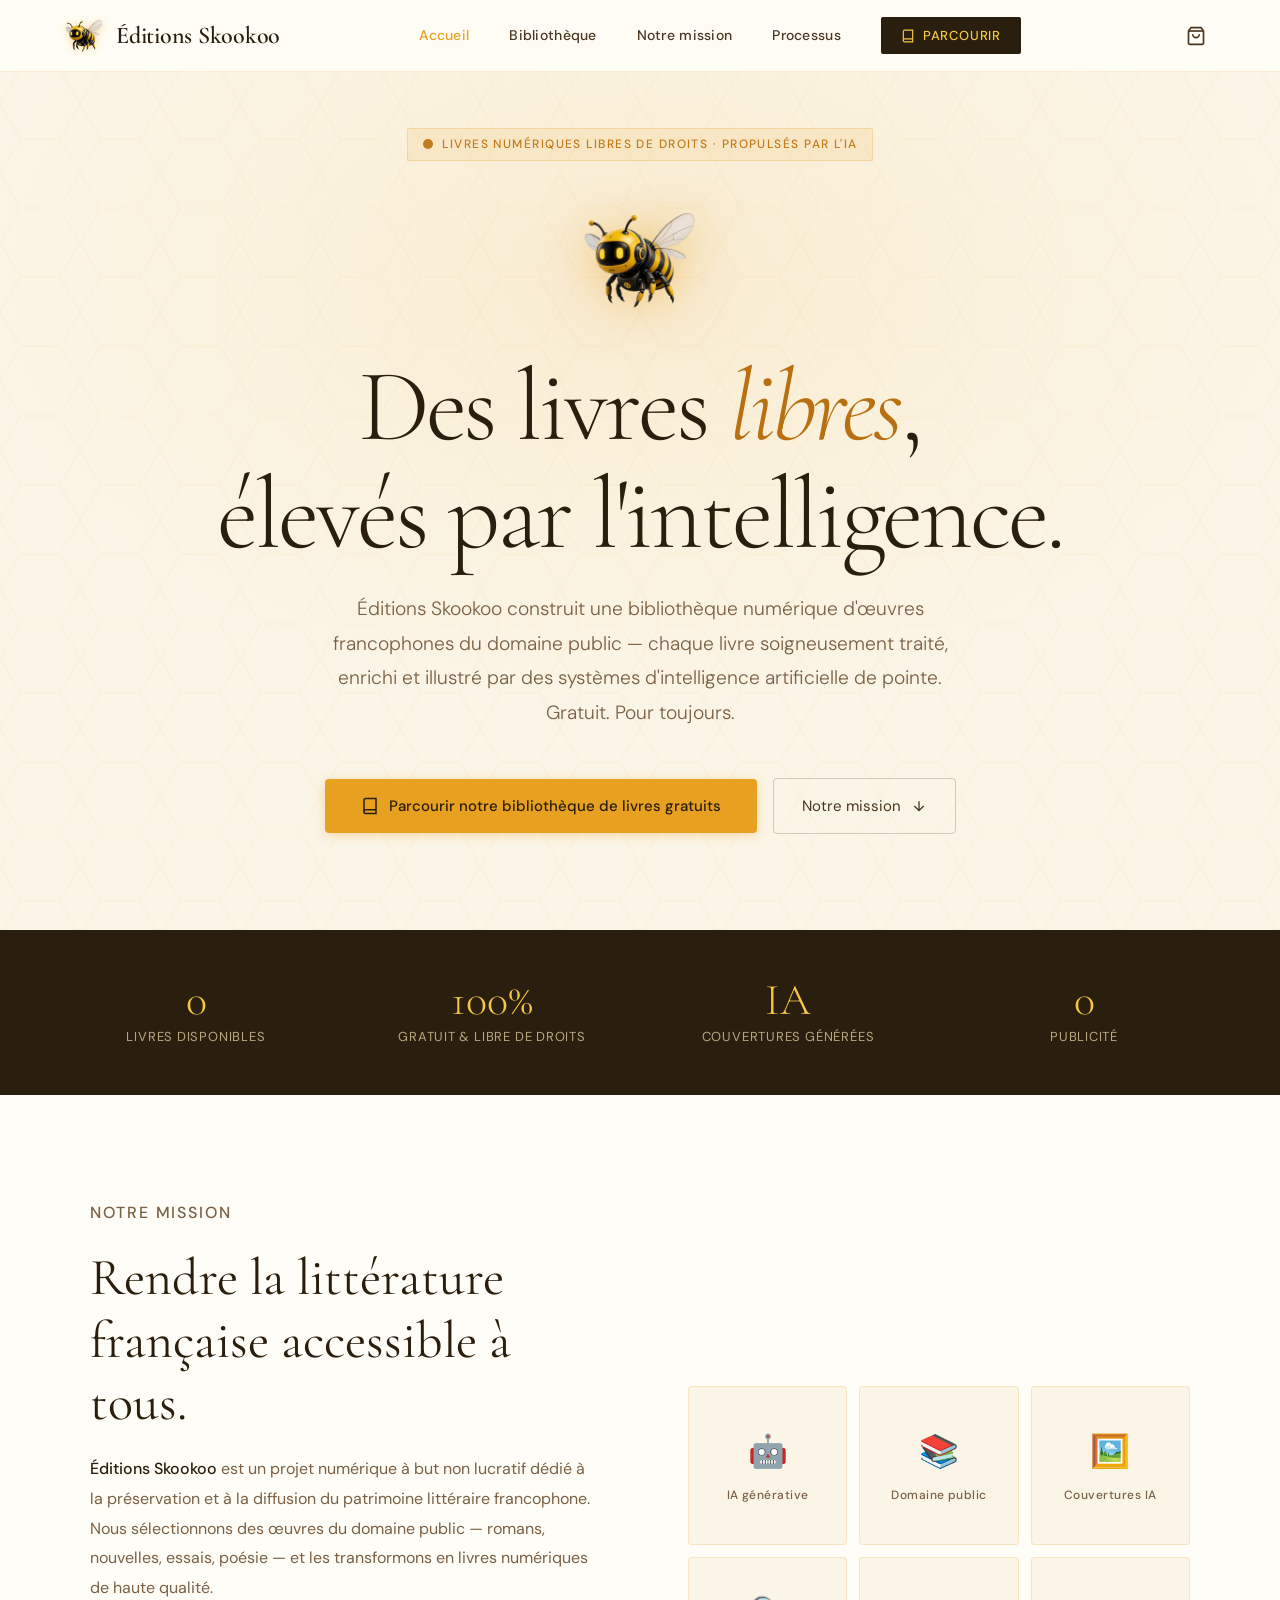
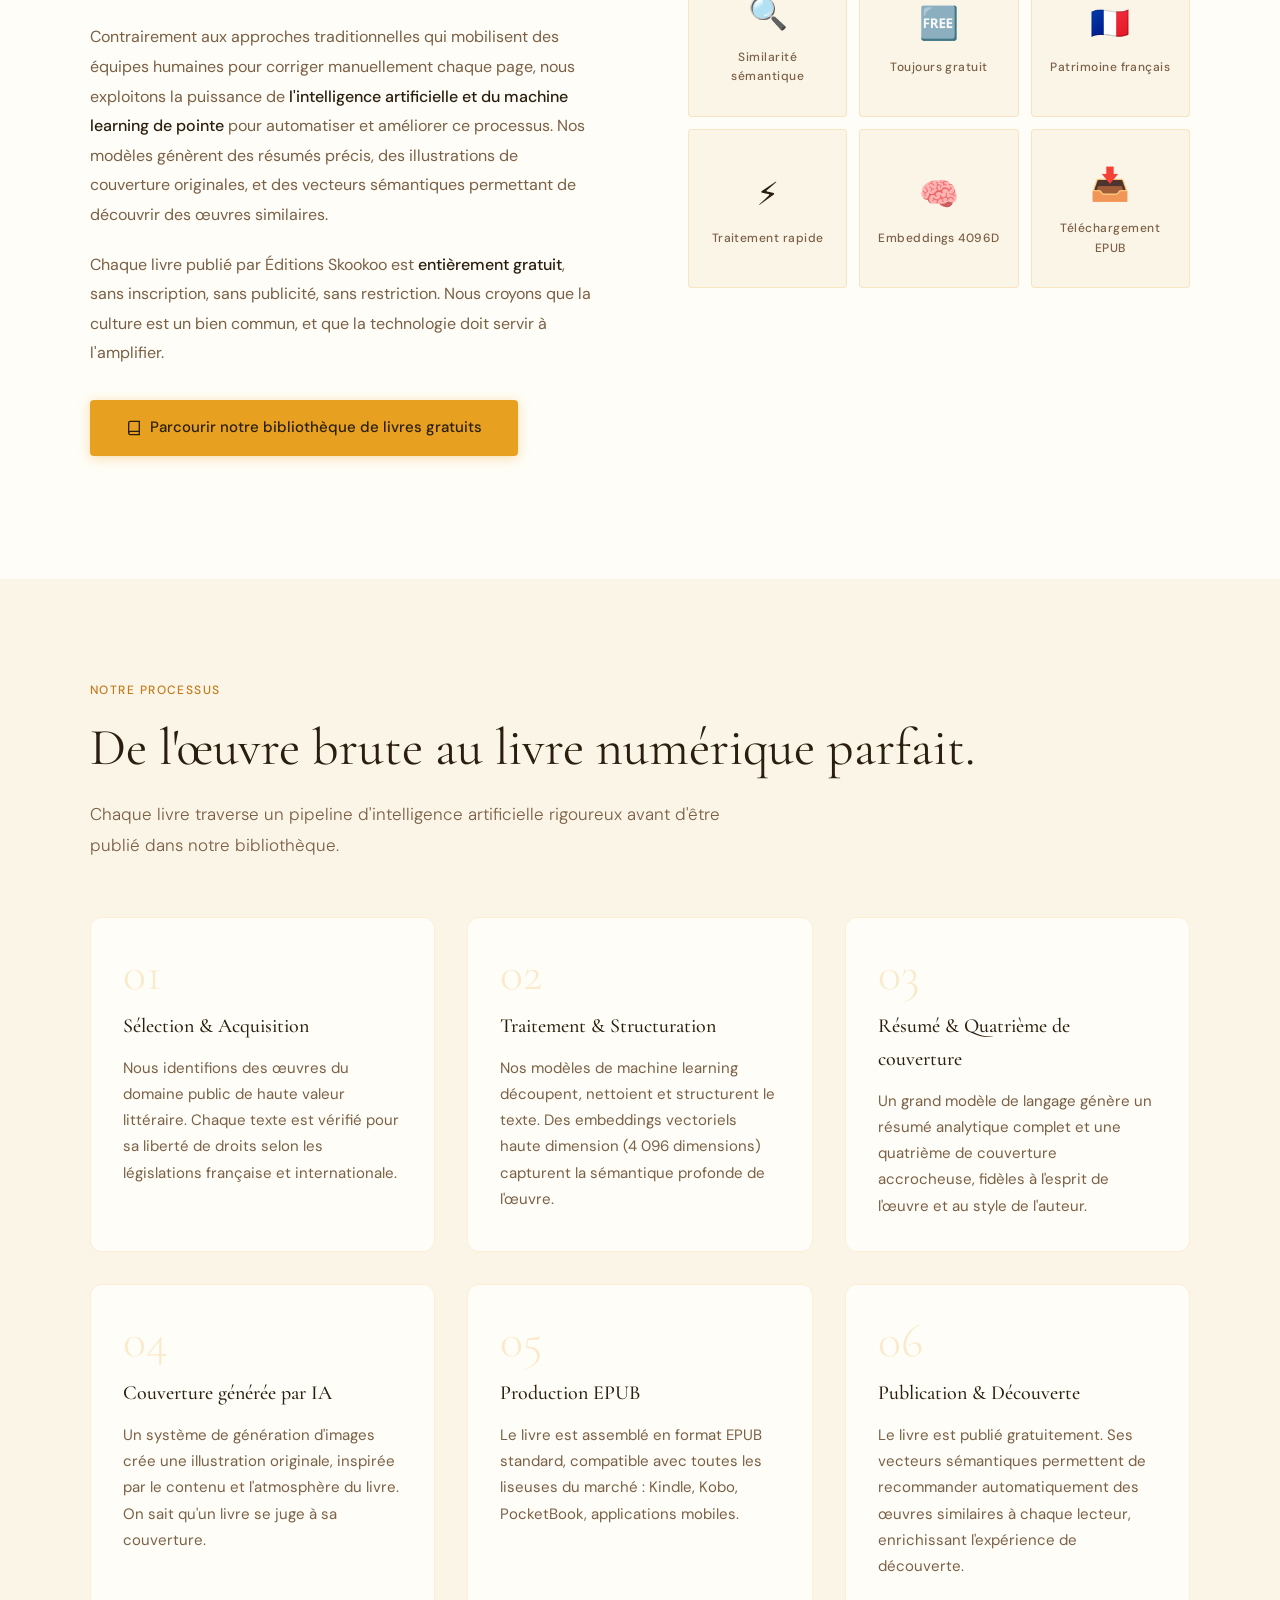
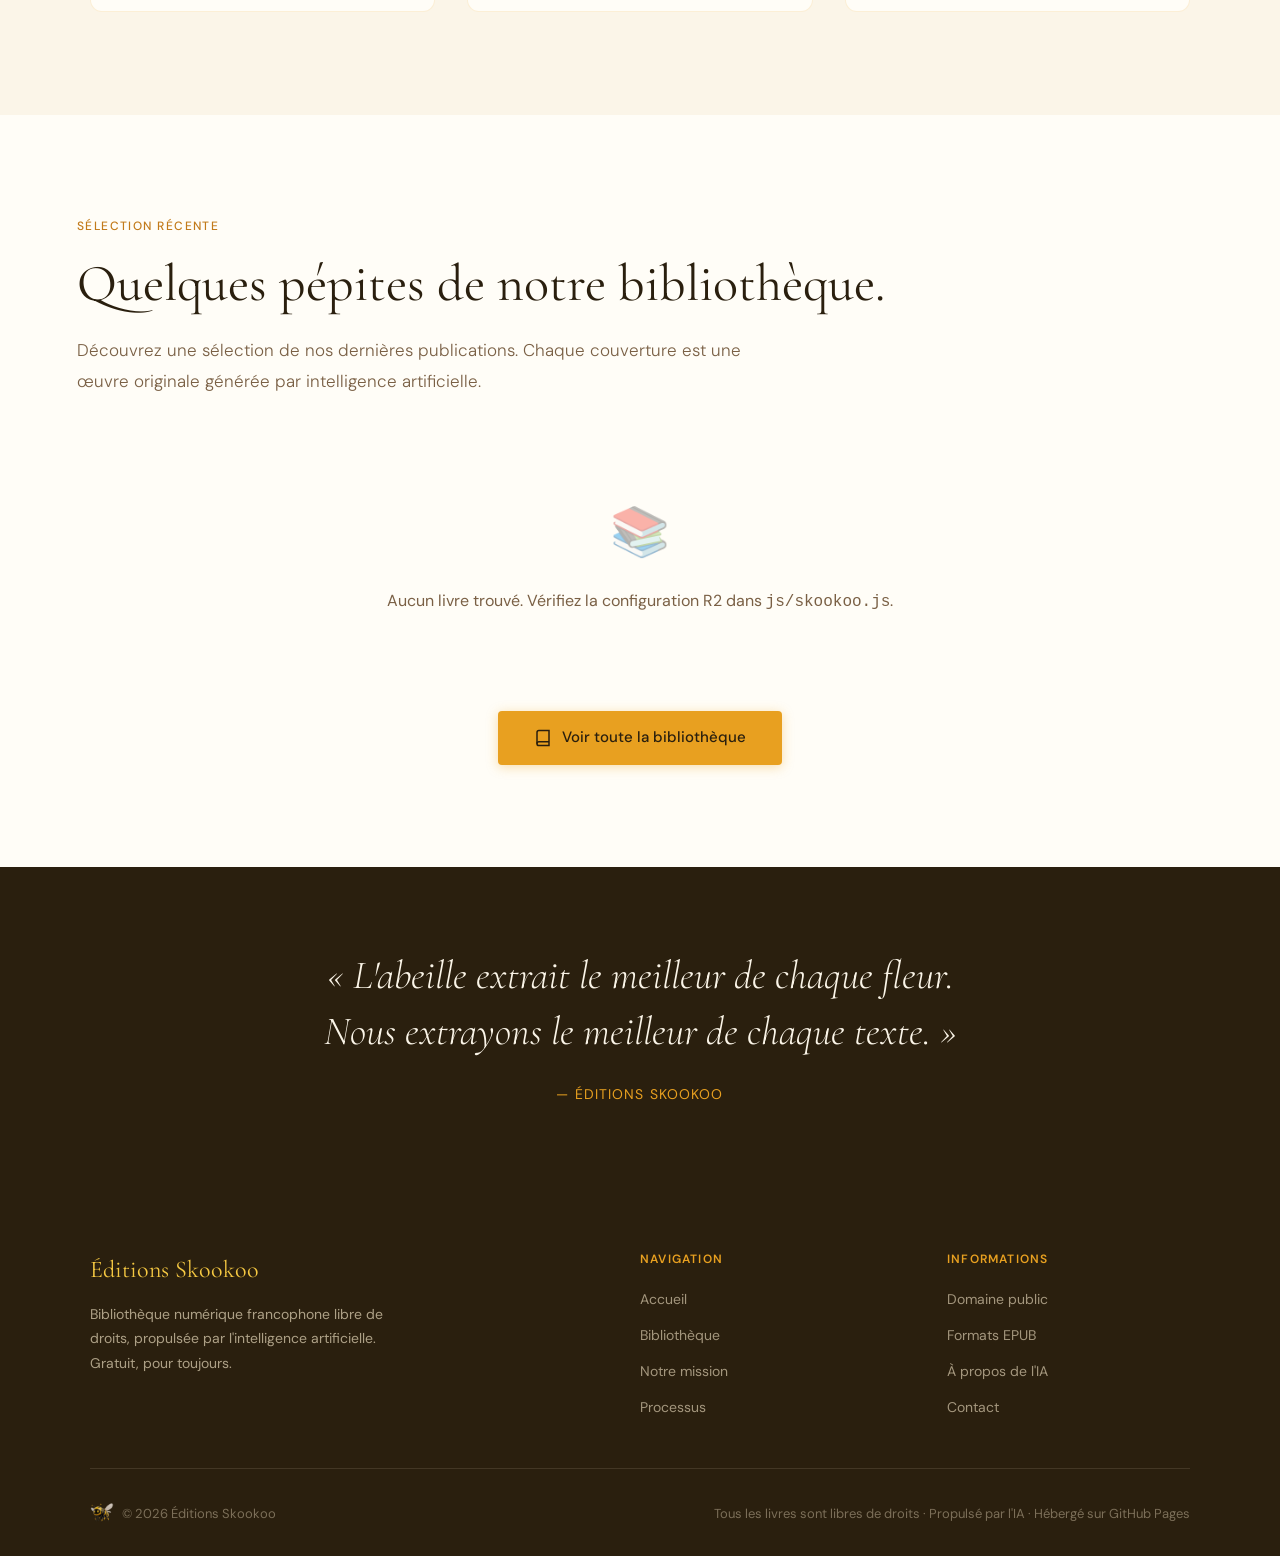
==== commit afb191a0: "fixed mobile view" ====
--- a/index.html
+++ b/index.html
@@ -11,22 +11,7 @@
 <body>
 
 <!-- ========= NAVIGATION ========= -->
-<nav class="nav" role="navigation" aria-label="Navigation principale">
-  <a href="index.html" class="nav-logo" aria-label="Éditions Skookoo — Accueil">
-    <img src="assets/logo.png" alt="Abeille robot — logo Éditions Skookoo" />
-    Éditions Skookoo
-  </a>
-  <ul class="nav-links" role="list">
-    <li><a href="index.html">Accueil</a></li>
-    <li><a href="livres.html">Bibliothèque</a></li>
-    <li><a href="#mission">Notre mission</a></li>
-    <li><a href="#processus">Processus</a></li>
-    <li><a href="livres.html" class="nav-cta">
-      <svg width="14" height="14" viewBox="0 0 24 24" fill="none" stroke="currentColor" stroke-width="2"><path d="M4 19.5A2.5 2.5 0 0 1 6.5 17H20"/><path d="M6.5 2H20v20H6.5A2.5 2.5 0 0 1 4 19.5v-15A2.5 2.5 0 0 1 6.5 2z"/></svg>
-      Parcourir
-    </a></li>
-  </ul>
-</nav>
+<nav class="nav" role="navigation" aria-label="Navigation principale"></nav>
 
 <!-- ========= HERO ========= -->
 <header class="hero" role="banner">
@@ -373,5 +358,6 @@
   );
   document.querySelectorAll('.reveal').forEach(el => revealObserver.observe(el));
 </script>
+<script src="js/nav.js"></script>
 </body>
 </html>
--- a/css/style.css
+++ b/css/style.css
@@ -20,7 +20,7 @@
   --smoke:        #F0EAD6;
   --black:        #1A1208;
   --white:        #FFFDF7;
-  --accent:       #D4510A;   /* pollen orange */
+  --accent:       #D4510A;
   --accent-soft:  #E87832;
 
   --font-display: 'Cormorant Garamond', Georgia, serif;
@@ -37,7 +37,7 @@
 /* ---- Reset & Base ---- */
 *, *::before, *::after { box-sizing: border-box; margin: 0; padding: 0; }
 
-html { scroll-behavior: smooth; font-size: 16px; }
+html { scroll-behavior: smooth; font-size: 16px; overflow-x: hidden; }
 
 body {
   font-family: var(--font-body);
@@ -80,6 +80,7 @@
   letter-spacing: -.01em;
   color: var(--comb);
   transition: opacity var(--transition);
+  flex-shrink: 0;
 }
 .nav-logo:hover { opacity: .7; }
 .nav-logo img {
@@ -118,6 +119,95 @@
 }
 .nav-cta::after { display: none !important; }
 .nav-cta:hover { background: var(--honey-dark) !important; transform: translateY(-1px); }
+
+/* Nav cart */
+.nav-cart {
+  position: relative; display: flex; align-items: center; justify-content: center;
+  width: 40px; height: 40px; color: var(--comb-mid); border-radius: 50%;
+  transition: color var(--transition), background var(--transition);
+  margin-left: 1rem; flex-shrink: 0;
+}
+.nav-cart:hover { color: var(--comb); background: rgba(232,160,32,.1); }
+.cart-badge {
+  position: absolute; top: 2px; right: 2px;
+  background: var(--honey); color: var(--comb);
+  font-size: .6rem; font-weight: 700;
+  width: 16px; height: 16px; border-radius: 50%;
+  display: flex; align-items: center; justify-content: center;
+  animation: badgePop .3s cubic-bezier(.34,1.56,.64,1);
+}
+@keyframes badgePop { from { transform: scale(0) } to { transform: scale(1) } }
+
+/* ============================================================
+   MOBILE HAMBURGER MENU
+   ============================================================ */
+.nav-hamburger {
+  display: none;
+  flex-direction: column;
+  justify-content: center;
+  gap: 5px;
+  width: 40px; height: 40px;
+  padding: 8px;
+  border-radius: var(--radius);
+  transition: background var(--transition);
+  cursor: pointer;
+  flex-shrink: 0;
+}
+.nav-hamburger:hover { background: rgba(232,160,32,.1); }
+.nav-hamburger span {
+  display: block;
+  width: 100%; height: 2px;
+  background: var(--comb);
+  border-radius: 2px;
+  transition: transform var(--transition), opacity var(--transition);
+}
+.nav-hamburger.open span:nth-child(1) { transform: translateY(7px) rotate(45deg); }
+.nav-hamburger.open span:nth-child(2) { opacity: 0; }
+.nav-hamburger.open span:nth-child(3) { transform: translateY(-7px) rotate(-45deg); }
+
+.mobile-drawer {
+  display: none;
+  position: fixed;
+  top: 72px; left: 0; right: 0; bottom: 0;
+  z-index: 99;
+  background: rgba(26,18,8,.45);
+  backdrop-filter: blur(4px);
+  -webkit-backdrop-filter: blur(4px);
+}
+.mobile-drawer.open { display: block; }
+
+.mobile-menu {
+  background: var(--white);
+  border-bottom: 1px solid rgba(232,160,32,.15);
+  padding: .5rem clamp(1.5rem, 5vw, 4rem) 1.25rem;
+  display: flex;
+  flex-direction: column;
+}
+.mobile-menu a {
+  display: block;
+  padding: .8rem 0;
+  font-size: 1rem; font-weight: 400;
+  color: var(--comb-mid);
+  border-bottom: 1px solid rgba(232,160,32,.08);
+  transition: color var(--transition), padding-left var(--transition);
+}
+.mobile-menu a:last-child { border-bottom: none; }
+.mobile-menu a:hover { color: var(--comb); }
+.mobile-menu .nav-cta {
+  margin-top: .75rem;
+  color: var(--amber) !important;
+  font-weight: 500 !important;
+  border-bottom: none !important;
+  text-align: center;
+  justify-content: center;
+  display: flex;
+  align-items: center;
+}
+
+@media (max-width: 640px) {
+  .nav-hamburger { display: flex; }
+  .nav-links { display: none; }
+}
 
 /* ============================================================
    HERO
@@ -135,7 +225,6 @@
   position: relative;
   overflow: hidden;
 }
-
 .hero::before {
   content: '';
   position: absolute; inset: 0;
@@ -167,10 +256,7 @@
   margin-bottom: 1.5rem;
   animation: fadeUp .7s .1s ease both;
 }
-.hero-title em {
-  font-style: italic;
-  color: var(--honey-dark);
-}
+.hero-title em { font-style: italic; color: var(--honey-dark); }
 
 .hero-logo-display {
   width: clamp(80px, 10vw, 120px);
@@ -259,7 +345,11 @@
 /* ============================================================
    SECTIONS COMMON
    ============================================================ */
-section { padding: clamp(4rem, 8vw, 7rem) clamp(1.5rem, 6vw, 5rem); }
+section {
+  padding: clamp(4rem, 8vw, 7rem) clamp(1.5rem, 6vw, 5rem);
+  box-sizing: border-box;
+  overflow-x: hidden;
+}
 
 .section-eyebrow {
   font-size: .75rem; font-weight: 500; letter-spacing: .12em; text-transform: uppercase;
@@ -282,28 +372,39 @@
 /* ============================================================
    ABOUT / MANIFESTO SECTION
    ============================================================ */
-.about { background: var(--white); }
+.about {
+  background: var(--white);
+  overflow: hidden;
+}
 .about-inner {
   max-width: 1100px; margin: 0 auto;
   display: grid; grid-template-columns: 1fr 1fr; gap: 6rem; align-items: center;
+  width: 100%; box-sizing: border-box;
+}
+.about-text {
+  min-width: 0;
+  word-break: break-word;
+  overflow-wrap: break-word;
 }
 .about-text p {
   font-size: 1rem; line-height: 1.85;
   color: var(--comb-soft);
   margin-bottom: 1.25rem;
-}
-.about-text p strong {
-  color: var(--comb);
-  font-weight: 500;
-}
+  word-break: break-word;
+  overflow-wrap: break-word;
+}
+.about-text p strong { color: var(--comb); font-weight: 500; }
 
 .about-visual {
   position: relative;
+  min-width: 0;
 }
 .about-hexgrid {
   display: grid;
   grid-template-columns: repeat(3, 1fr);
   gap: .75rem;
+  width: 100%;
+  box-sizing: border-box;
 }
 .hex-cell {
   aspect-ratio: 1;
@@ -312,6 +413,8 @@
   border-radius: var(--radius);
   display: flex; flex-direction: column; align-items: center; justify-content: center;
   padding: 1rem;
+  min-width: 0;
+  box-sizing: border-box;
   transition: background var(--transition), border-color var(--transition), transform var(--transition);
 }
 .hex-cell:hover { background: var(--wax); border-color: var(--honey); transform: scale(1.04); }
@@ -319,12 +422,13 @@
 .hex-cell-label {
   font-size: .75rem; font-weight: 500; letter-spacing: .04em;
   text-align: center; color: var(--comb-soft);
+  word-break: break-word;
 }
 
 /* ============================================================
    FEATURES / PROCESS
    ============================================================ */
-.features { background: var(--wax-light); }
+.features { background: var(--wax-light); overflow: hidden; }
 .features-inner { max-width: 1100px; margin: 0 auto; }
 .features-grid {
   display: grid; grid-template-columns: repeat(auto-fit, minmax(280px, 1fr));
@@ -335,6 +439,8 @@
   border: 1px solid rgba(232,160,32,.15);
   border-radius: var(--radius-lg);
   padding: 2rem;
+  min-width: 0;
+  box-sizing: border-box;
   transition: box-shadow var(--transition), transform var(--transition), border-color var(--transition);
 }
 .feature-card:hover {
@@ -363,7 +469,7 @@
 /* ============================================================
    FEATURED BOOKS (homepage preview)
    ============================================================ */
-.featured { background: var(--white); }
+.featured { background: var(--white); overflow: hidden; }
 .featured-inner { max-width: 1200px; margin: 0 auto; }
 
 .books-grid {
@@ -376,6 +482,7 @@
 .book-card {
   display: flex; flex-direction: column;
   cursor: pointer;
+  min-width: 0;
   transition: transform var(--transition);
 }
 .book-card:hover { transform: translateY(-6px); }
@@ -413,6 +520,7 @@
   color: var(--comb);
   line-height: 1.35;
   margin-bottom: .25rem;
+  word-break: break-word;
 }
 .book-meta-author {
   font-size: .8125rem; font-weight: 400;
@@ -427,6 +535,8 @@
   background: var(--comb);
   color: var(--wax);
   padding: 4rem clamp(1.5rem, 5vw, 4rem) 2rem;
+  box-sizing: border-box;
+  overflow: hidden;
 }
 .footer-inner {
   max-width: 1100px; margin: 0 auto;
@@ -479,6 +589,7 @@
   text-align: center;
   position: relative;
   overflow: hidden;
+  box-sizing: border-box;
 }
 .library-hero::before {
   content: '';
@@ -504,6 +615,8 @@
 /* Search */
 .search-bar-wrap {
   position: relative; max-width: 560px; margin: 0 auto;
+  box-sizing: border-box; width: 100%;
+  padding: 0 1rem;
 }
 .search-bar {
   width: 100%;
@@ -515,6 +628,7 @@
   font-family: var(--font-body);
   font-size: 1rem;
   outline: none;
+  box-sizing: border-box;
   backdrop-filter: blur(8px);
   transition: border-color var(--transition), background var(--transition);
 }
@@ -524,7 +638,7 @@
   background: rgba(42,31,14,.8);
 }
 .search-icon {
-  position: absolute; right: 1.1rem; top: 50%;
+  position: absolute; right: 2.1rem; top: 50%;
   transform: translateY(-50%);
   color: rgba(245,230,200,.5);
   pointer-events: none;
@@ -536,6 +650,8 @@
   max-width: 900px; margin: 1.5rem auto 0;
   justify-content: center;
   position: relative;
+  padding: 0 1rem;
+  box-sizing: border-box;
 }
 .filter-chip {
   padding: .35rem .9rem;
@@ -559,15 +675,15 @@
   background: var(--wax-light);
   min-height: 60vh;
   padding: 3rem clamp(1.5rem, 5vw, 4rem) 5rem;
+  box-sizing: border-box;
+  overflow-x: hidden;
 }
 .library-toolbar {
   max-width: 1200px; margin: 0 auto 2rem;
   display: flex; align-items: center; justify-content: space-between;
   flex-wrap: wrap; gap: 1rem;
 }
-.library-count {
-  font-size: .875rem; color: var(--comb-soft);
-}
+.library-count { font-size: .875rem; color: var(--comb-soft); }
 .library-count strong { color: var(--comb); font-weight: 500; }
 
 .sort-select {
@@ -617,6 +733,7 @@
   padding: 7rem clamp(1.5rem, 5vw, 4rem) 0;
   position: relative;
   overflow: hidden;
+  box-sizing: border-box;
 }
 .book-detail-hero::before {
   content: '';
@@ -633,9 +750,7 @@
   position: relative;
 }
 
-.book-detail-cover-wrap {
-  position: relative;
-}
+.book-detail-cover-wrap { position: relative; }
 .book-detail-cover {
   width: 100%;
   border-radius: var(--radius-lg);
@@ -645,7 +760,7 @@
 }
 .book-detail-cover:hover { transform: rotate(0deg) scale(1.02); }
 
-.book-detail-meta { padding-bottom: .5rem; }
+.book-detail-meta { padding-bottom: .5rem; min-width: 0; }
 .book-detail-genre {
   display: inline-flex;
   font-size: .75rem; font-weight: 600; letter-spacing: .1em; text-transform: uppercase;
@@ -658,15 +773,14 @@
   font-weight: 400; line-height: 1.1;
   color: var(--wax-light);
   margin-bottom: .75rem;
+  word-break: break-word;
 }
 .book-detail-author {
   font-size: 1.1rem; font-weight: 300; font-style: italic;
   color: rgba(245,230,200,.75);
   margin-bottom: 2rem;
 }
-.book-detail-actions {
-  display: flex; flex-wrap: wrap; gap: .75rem;
-}
+.book-detail-actions { display: flex; flex-wrap: wrap; gap: .75rem; }
 
 .btn-download {
   display: inline-flex; align-items: center; gap: .625rem;
@@ -698,9 +812,22 @@
   transform: translateY(-2px);
 }
 
+/* Order button */
+.btn-order-print {
+  display: inline-flex; align-items: center; gap: .625rem;
+  background: var(--wax-light); color: var(--comb);
+  font-family: var(--font-body); font-size: .9375rem; font-weight: 500;
+  padding: .825rem 1.75rem; border-radius: var(--radius);
+  border: 1.5px solid rgba(232,160,32,.35); cursor: pointer;
+  transition: background var(--transition), border-color var(--transition), transform var(--transition);
+}
+.btn-order-print:hover { background: var(--wax); border-color: var(--honey); transform: translateY(-2px); }
+
 .book-detail-body {
   background: var(--white);
   padding: 4rem clamp(1.5rem, 5vw, 4rem);
+  box-sizing: border-box;
+  overflow: hidden;
 }
 .book-detail-body-inner {
   max-width: 1100px; margin: 0 auto;
@@ -714,6 +841,7 @@
   border-left: 3px solid var(--honey);
   padding-left: 1.5rem;
   margin-bottom: 2.5rem;
+  word-break: break-word;
 }
 
 .book-summary-title {
@@ -722,10 +850,7 @@
   color: var(--comb);
   margin-bottom: 1rem;
 }
-.book-summary-text {
-  font-size: .9875rem; line-height: 1.9;
-  color: var(--comb-soft);
-}
+.book-summary-text { font-size: .9875rem; line-height: 1.9; color: var(--comb-soft); }
 .book-summary-text p { margin-bottom: 1em; }
 
 .book-sidebar-card {
@@ -757,6 +882,8 @@
 .similar-section {
   background: var(--wax-light);
   padding: 4rem clamp(1.5rem, 5vw, 4rem);
+  overflow: hidden;
+  box-sizing: border-box;
 }
 .similar-inner { max-width: 1100px; margin: 0 auto; }
 .similar-title {
@@ -795,12 +922,8 @@
   from { opacity: 0; transform: translateY(20px); }
   to   { opacity: 1; transform: translateY(0); }
 }
-@keyframes shimmer {
-  to { background-position: -200% 0; }
-}
-@keyframes spin {
-  to { transform: rotate(360deg); }
-}
+@keyframes shimmer { to { background-position: -200% 0; } }
+@keyframes spin    { to { transform: rotate(360deg); } }
 @keyframes float {
   0%, 100% { transform: translateY(0); }
   50%       { transform: translateY(-8px); }
@@ -816,27 +939,7 @@
   transform: translateY(24px);
   transition: opacity .6s ease, transform .6s ease;
 }
-.reveal.visible {
-  opacity: 1;
-  transform: translateY(0);
-}
-
-/* ============================================================
-   RESPONSIVE
-   ============================================================ */
-@media (max-width: 900px) {
-  .about-inner { grid-template-columns: 1fr; gap: 3rem; }
-  .book-detail-inner { grid-template-columns: 1fr; gap: 2rem; align-items: start; }
-  .book-detail-cover-wrap { max-width: 220px; }
-  .book-detail-body-inner { grid-template-columns: 1fr; gap: 2rem; }
-  .footer-inner { grid-template-columns: 1fr 1fr; }
-}
-
-@media (max-width: 640px) {
-  .nav-links { display: none; }
-  .footer-inner { grid-template-columns: 1fr; gap: 2rem; }
-  .library-grid { grid-template-columns: repeat(auto-fill, minmax(150px, 1fr)); }
-}
+.reveal.visible { opacity: 1; transform: translateY(0); }
 
 /* ============================================================
    TOAST NOTIFICATIONS
@@ -868,3 +971,600 @@
   position: relative;
 }
 .back-btn:hover { color: var(--honey); }
+
+/* ============================================================
+   SPOILER
+   ============================================================ */
+.spoiler-wrap { position: relative; }
+.spoiler-warning {
+  position: absolute; inset: 2.5rem 0 0 0;
+  display: flex; align-items: center; justify-content: center;
+  z-index: 10; pointer-events: none;
+}
+.spoiler-warning.hidden { display: none; }
+.spoiler-warning-inner {
+  background: var(--white); border: 1px solid rgba(232,160,32,.25);
+  border-radius: var(--radius-lg); box-shadow: 0 8px 32px rgba(42,31,14,.12);
+  padding: 1.75rem 2rem; text-align: center; max-width: 340px; pointer-events: all;
+}
+.spoiler-icon { font-size: 2rem; margin-bottom: .5rem; }
+.spoiler-label { font-family: var(--font-display); font-size: 1.1rem; font-weight: 600; color: var(--comb); margin-bottom: .4rem; }
+.spoiler-desc { font-size: .8375rem; color: var(--comb-soft); line-height: 1.6; margin-bottom: 1.1rem; }
+.spoiler-btn {
+  display: inline-flex; align-items: center; gap: .5rem;
+  background: var(--honey); color: var(--comb);
+  font-family: var(--font-body); font-size: .875rem; font-weight: 500;
+  padding: .6rem 1.25rem; border-radius: var(--radius); border: none; cursor: pointer;
+  transition: background var(--transition), transform var(--transition);
+  box-shadow: 0 2px 8px rgba(232,160,32,.3);
+}
+.spoiler-btn:hover { background: var(--honey-light); transform: translateY(-1px); }
+
+/* ============================================================
+   STATS SECTION
+   ============================================================ */
+.stats-section {
+  background: var(--wax-light);
+  padding: 4rem 0;
+  border-top: 1px solid rgba(232,160,32,.15);
+  border-bottom: 1px solid rgba(232,160,32,.15);
+  overflow: hidden;
+  box-sizing: border-box;
+}
+.stats-inner {
+  max-width: 1100px;
+  margin: 0 auto;
+  padding: 0 clamp(1rem, 4vw, 2rem);
+  box-sizing: border-box;
+}
+.stats-heading {
+  display: flex; align-items: center; gap: .875rem; margin-bottom: 2.5rem;
+}
+.stats-heading-icon {
+  width: 36px; height: 36px;
+  background: rgba(232,160,32,.15);
+  border: 1px solid rgba(232,160,32,.25);
+  border-radius: 10px;
+  display: flex; align-items: center; justify-content: center; flex-shrink: 0;
+}
+.stats-heading h2 {
+  font-family: var(--font-display); font-size: 1.5rem; font-weight: 400;
+  color: var(--comb); margin: 0; letter-spacing: -.01em;
+}
+.stats-heading p { font-size: .8125rem; color: var(--comb-soft); margin: .2rem 0 0; }
+
+.stats-top-grid {
+  display: grid;
+  grid-template-columns: repeat(4, 1fr);
+  gap: 1rem;
+  margin-bottom: 1.5rem;
+}
+.stat-big-card {
+  background: var(--white);
+  border: 1px solid rgba(232,160,32,.25);
+  border-radius: 14px;
+  padding: 1.375rem 1.5rem;
+  position: relative; overflow: hidden;
+  min-width: 0; box-sizing: border-box;
+  transition: border-color .2s, background .2s;
+}
+.stat-big-card:hover { background: var(--wax); border-color: rgba(232,160,32,.5); }
+.stat-big-card::before {
+  content: ''; position: absolute; top: 0; right: 0;
+  width: 60px; height: 60px;
+  border-radius: 0 14px 0 60px;
+  background: rgba(232,160,32,.08);
+}
+.stat-big-label {
+  font-size: .7rem; font-weight: 700; letter-spacing: .1em; text-transform: uppercase;
+  color: var(--amber); margin: 0 0 .5rem;
+}
+.stat-big-value {
+  font-family: var(--font-display); font-size: 2.25rem; font-weight: 400;
+  color: var(--comb); line-height: 1; margin: 0 0 .375rem; letter-spacing: -.02em;
+}
+.stat-big-sub { font-size: .75rem; color: var(--comb-soft); margin: 0; line-height: 1.4; }
+
+.stats-bottom-grid {
+  display: grid;
+  grid-template-columns: 1fr 1fr;
+  gap: 1rem;
+}
+
+.stats-panel {
+  background: var(--white);
+  border: 1px solid rgba(232,160,32,.25);
+  border-radius: 14px;
+  padding: 1.5rem;
+  min-width: 0; box-sizing: border-box;
+}
+.stats-panel-title {
+  font-size: .7rem; font-weight: 700; letter-spacing: .1em; text-transform: uppercase;
+  color: var(--amber); margin: 0 0 1.25rem;
+  display: flex; align-items: center; gap: .5rem;
+}
+
+/* Bar chart rows */
+.bar-item { margin-bottom: 1.1rem; }
+.bar-item:last-child { margin-bottom: 0; }
+.bar-meta { display: flex; justify-content: space-between; align-items: baseline; margin-bottom: .375rem; }
+.bar-name { font-size: .875rem; color: var(--comb); font-family: var(--font-display); font-style: italic; }
+.bar-val-label { font-size: .875rem; font-weight: 700; color: var(--amber); font-family: var(--font-body); }
+.bar-track { height: 7px; background: rgba(42,31,14,.08); border-radius: 100px; overflow: hidden; }
+.bar-fill { height: 100%; border-radius: 100px; transition: width 1.2s cubic-bezier(.4,0,.2,1); }
+.bar-desc { font-size: .72rem; color: var(--comb-soft); margin: .3rem 0 0; line-height: 1.5; }
+
+/* Gauge cards */
+.gauge-cards { display: flex; flex-direction: column; gap: 1rem; }
+.gauge-card {
+  background: var(--white);
+  border: 1px solid rgba(232,160,32,.25);
+  border-radius: 14px; padding: 1.25rem 1.375rem;
+  min-width: 0; box-sizing: border-box;
+  transition: border-color .2s;
+}
+.gauge-card:hover { border-color: rgba(232,160,32,.5); }
+.gauge-header { display: flex; align-items: flex-start; justify-content: space-between; gap: 1rem; margin-bottom: .875rem; }
+.gauge-name { font-family: var(--font-display); font-size: 1rem; color: var(--comb); margin: 0 0 .2rem; }
+.gauge-explain { font-size: .72rem; color: var(--comb-soft); line-height: 1.55; margin: 0; max-width: 280px; }
+.gauge-score { font-family: var(--font-display); font-size: 2rem; font-weight: 400; color: var(--amber); white-space: nowrap; line-height: 1; flex-shrink: 0; }
+.gauge-score small { font-size: .65rem; color: var(--comb-soft); font-family: var(--font-body); display: block; text-align: right; margin-top: .2rem; text-transform: uppercase; letter-spacing: .08em; }
+.gauge-track { height: 6px; background: rgba(42,31,14,.08); border-radius: 100px; overflow: hidden; margin-bottom: .5rem; }
+.gauge-fill { height: 100%; border-radius: 100px; transition: width 1.4s cubic-bezier(.4,0,.2,1); }
+.gauge-scale { display: flex; justify-content: space-between; font-size: .65rem; color: var(--comb-soft); opacity: .7; letter-spacing: .04em; }
+.gauge-verdict {
+  display: inline-block; margin-top: .625rem;
+  font-size: .72rem; font-weight: 700; letter-spacing: .07em; text-transform: uppercase;
+  padding: .2rem .625rem; border-radius: 100px;
+  border: 1px solid rgba(232,160,32,.35); color: var(--amber); background: rgba(232,160,32,.1);
+}
+
+/* Dialogue donut */
+.dialogue-card {
+  grid-column: 1 / -1;
+  display: grid; grid-template-columns: auto 1fr; gap: 2rem; align-items: center;
+  background: rgba(245,230,200,.05);
+  border: 1px solid rgba(232,160,32,.15);
+  border-radius: 14px; padding: 1.5rem 2rem;
+  min-width: 0; box-sizing: border-box;
+}
+.donut-wrap { position: relative; width: 100px; height: 100px; flex-shrink: 0; }
+.donut-svg { width: 100%; height: 100%; transform: rotate(-90deg); }
+.donut-center { position: absolute; inset: 0; display: flex; flex-direction: column; align-items: center; justify-content: center; }
+.donut-pct { font-family: var(--font-display); font-size: 1.4rem; color: var(--comb); line-height: 1; }
+.donut-lbl { font-size: .6rem; letter-spacing: .06em; text-transform: uppercase; color: var(--comb-soft); margin-top: .2rem; }
+.dialogue-meta { min-width: 0; }
+.dialogue-title { font-size: .7rem; font-weight: 700; letter-spacing: .1em; text-transform: uppercase; color: var(--amber); margin: 0 0 .4rem; }
+.dialogue-name { font-family: var(--font-display); font-size: 1.1rem; color: var(--comb); margin: 0 0 .5rem; }
+.dialogue-desc { font-size: .8rem; color: var(--comb-soft); line-height: 1.65; margin: 0; max-width: 420px; }
+.legend-row { display: flex; gap: 1.25rem; margin-top: .875rem; flex-wrap: wrap; }
+.legend-item { display: flex; align-items: center; gap: .4rem; font-size: .75rem; color: var(--comb-soft); }
+.legend-dot { width: 10px; height: 10px; border-radius: 50%; flex-shrink: 0; }
+
+/* ============================================================
+   PRINT ORDER MODAL
+   ============================================================ */
+.pm-overlay {
+  position: fixed; inset: 0; z-index: 500;
+  background: rgba(10,8,4,.7); backdrop-filter: blur(8px);
+  display: flex; align-items: center; justify-content: center; padding: 1rem;
+  animation: overlayIn .22s ease;
+  box-sizing: border-box;
+}
+@keyframes overlayIn { from { opacity: 0 } to { opacity: 1 } }
+.pm-dialog {
+  background: var(--white); border-radius: 20px;
+  box-shadow: 0 40px 100px rgba(0,0,0,.35), 0 4px 20px rgba(0,0,0,.15);
+  width: min(95vw, 1000px); max-width: 100%; max-height: 92vh;
+  display: flex; flex-direction: column;
+  overflow: hidden;
+  box-sizing: border-box;
+  animation: dialogIn .3s cubic-bezier(.34,1.2,.64,1);
+}
+@keyframes dialogIn { from { opacity: 0; transform: scale(.94) translateY(16px) } to { opacity: 1; transform: scale(1) translateY(0) } }
+.pm-header {
+  display: flex; align-items: center; justify-content: space-between;
+  padding: 1.25rem 1.75rem; background: var(--comb); flex-shrink: 0;
+  border-bottom: 1px solid rgba(232,160,32,.12);
+  box-sizing: border-box;
+}
+.pm-header-left { display: flex; align-items: center; gap: 1rem; }
+.pm-header-icon { font-size: 1.75rem; }
+.pm-title { font-family: var(--font-display); font-size: 1.35rem; font-weight: 500; color: var(--wax-light); margin: 0; }
+.pm-subtitle { font-size: .8rem; color: rgba(245,230,200,.5); margin: 0; }
+.pm-close {
+  width: 36px; height: 36px; border-radius: 50%;
+  border: 1px solid rgba(245,230,200,.2); background: transparent; cursor: pointer;
+  color: rgba(245,230,200,.65); display: flex; align-items: center; justify-content: center;
+  transition: background var(--transition), color var(--transition); flex-shrink: 0;
+}
+.pm-close:hover { background: rgba(232,160,32,.25); color: var(--honey-light); }
+.pm-body {
+  display: grid; grid-template-columns: 1fr 1fr;
+  flex: 1; overflow: hidden; min-width: 0;
+}
+.pm-controls {
+  padding: 1.75rem; border-right: 1px solid rgba(232,160,32,.1);
+  display: flex; flex-direction: column; gap: 1.5rem;
+  overflow-y: auto; overflow-x: hidden;
+  min-width: 0; box-sizing: border-box;
+}
+.pm-field { display: flex; flex-direction: column; gap: .625rem; min-width: 0; }
+.pm-label {
+  font-size: .75rem; font-weight: 700; letter-spacing: .07em; text-transform: uppercase;
+  color: var(--comb-mid); display: flex; align-items: center; gap: .5rem;
+}
+.pm-value-badge {
+  font-size: .75rem; font-weight: 600; letter-spacing: 0; text-transform: none;
+  background: rgba(232,160,32,.12); color: var(--amber);
+  border: 1px solid rgba(232,160,32,.25); padding: .15rem .55rem;
+  border-radius: 100px; min-width: 3.5rem; text-align: center;
+}
+.pm-font-grid {
+  display: grid;
+  grid-template-columns: repeat(5, minmax(0, 1fr));
+  gap: .5rem;
+}
+.pm-font-btn {
+  display: flex; flex-direction: column; align-items: center; gap: .3rem;
+  padding: .625rem .25rem;
+  border: 1.5px solid rgba(232,160,32,.18); border-radius: 10px;
+  background: var(--wax-light); cursor: pointer;
+  min-width: 0; overflow: hidden; box-sizing: border-box;
+  transition: all var(--transition);
+}
+.pm-font-btn:hover { border-color: var(--honey); background: var(--wax); }
+.pm-font-btn.active { border-color: var(--honey); background: rgba(232,160,32,.1); box-shadow: 0 0 0 3px rgba(232,160,32,.18); }
+.pm-font-preview { font-size: 1.5rem; line-height: 1; color: var(--comb); }
+.pm-font-name {
+  font-size: .6rem; font-weight: 700; letter-spacing: .04em; text-transform: uppercase;
+  color: var(--comb-soft); font-family: var(--font-body);
+  white-space: nowrap; overflow: hidden; text-overflow: ellipsis;
+  max-width: 100%; display: block; text-align: center;
+}
+.pm-slider-wrap { display: flex; align-items: center; gap: .75rem; min-width: 0; }
+.pm-slider-min, .pm-slider-max { font-size: .73rem; color: var(--comb-soft); white-space: nowrap; min-width: 2.5rem; }
+.pm-slider-max { text-align: right; }
+.pm-slider {
+  flex: 1; min-width: 0; width: 100%;
+  -webkit-appearance: none; appearance: none;
+  height: 4px; border-radius: 2px; outline: none; cursor: pointer;
+}
+.pm-slider::-webkit-slider-thumb {
+  -webkit-appearance: none; width: 18px; height: 18px; border-radius: 50%;
+  background: var(--comb); border: 3px solid var(--honey);
+  box-shadow: 0 2px 8px rgba(42,31,14,.2); cursor: pointer; transition: transform .15s ease;
+}
+.pm-slider::-webkit-slider-thumb:hover { transform: scale(1.2); }
+.pm-paper-grid { display: flex; flex-direction: column; gap: .5rem; }
+.pm-paper-btn {
+  display: flex; align-items: center; gap: .875rem; padding: .75rem 1rem;
+  border: 1.5px solid rgba(232,160,32,.18); border-radius: 10px;
+  background: var(--wax-light); cursor: pointer; box-sizing: border-box;
+  transition: all var(--transition);
+}
+.pm-paper-btn:hover { border-color: var(--honey); background: var(--wax); }
+.pm-paper-btn.active { border-color: var(--honey); background: rgba(232,160,32,.08); box-shadow: 0 0 0 3px rgba(232,160,32,.12); }
+.pm-paper-swatch { width: 30px; height: 38px; border-radius: 3px; flex-shrink: 0; box-shadow: 0 2px 6px rgba(0,0,0,.12); }
+.pm-swatch-normal { background: #fff; border: 1.5px solid #ddd; }
+.pm-swatch-bouffant { background: #f5eed8; border: 1.5px solid #d4c49a; }
+.pm-paper-name { font-family: var(--font-display); font-size: .9375rem; font-weight: 500; color: var(--comb); display: flex; align-items: center; gap: .35rem; }
+.pm-paper-desc { font-size: .73rem; color: var(--comb-soft); margin-top: .1rem; display: block; }
+.pm-paper-info { display: flex; flex-direction: column; min-width: 0; }
+.pm-info-bubble { position: relative; cursor: help; color: var(--amber); display: inline-flex; align-items: center; }
+.pm-tooltip {
+  display: none; position: absolute; bottom: calc(100% + 8px); left: 50%; transform: translateX(-50%);
+  background: var(--comb); color: var(--wax); font-size: .73rem; font-weight: 400;
+  font-family: var(--font-body); line-height: 1.6; padding: .8rem 1rem; border-radius: 10px;
+  width: 230px; box-shadow: 0 8px 28px rgba(0,0,0,.25); z-index: 20; pointer-events: none;
+  text-transform: none; letter-spacing: 0;
+}
+.pm-tooltip::after { content: ''; position: absolute; top: 100%; left: 50%; transform: translateX(-50%); border: 6px solid transparent; border-top-color: var(--comb); }
+.pm-info-bubble:hover .pm-tooltip, .pm-info-bubble:focus .pm-tooltip { display: block; }
+.pm-qty-row { display: flex; align-items: center; gap: .75rem; }
+.pm-qty-btn {
+  width: 36px; height: 36px; border-radius: 50%;
+  border: 1.5px solid rgba(232,160,32,.3); background: var(--wax-light);
+  font-size: 1.3rem; line-height: 1; color: var(--comb-mid); cursor: pointer;
+  display: flex; align-items: center; justify-content: center; flex-shrink: 0;
+  transition: all var(--transition);
+}
+.pm-qty-btn:hover { background: var(--honey); border-color: var(--honey); color: var(--comb); }
+.pm-qty-val { font-family: var(--font-display); font-size: 1.6rem; font-weight: 400; color: var(--comb); min-width: 2rem; text-align: center; }
+.pm-qty-price { font-size: .875rem; font-weight: 700; color: var(--amber); margin-left: auto; }
+.pm-preview-wrap {
+  padding: 1.75rem; background: #ede7d3;
+  display: flex; flex-direction: column; gap: 1rem;
+  overflow-y: auto; overflow-x: hidden;
+  min-width: 0; box-sizing: border-box;
+}
+.pm-preview-label { font-size: .72rem; font-weight: 700; letter-spacing: .09em; text-transform: uppercase; color: #8a7a5a; }
+.pm-preview-book {
+  flex: 1; background: #fff; border-radius: 6px;
+  box-shadow: 6px 6px 0 rgba(42,31,14,.07), 0 12px 32px rgba(42,31,14,.14);
+  padding: 1.75rem 1.5rem; display: flex; flex-direction: column;
+  transition: background .4s ease; min-height: 240px; box-sizing: border-box;
+}
+.pm-preview-header {
+  display: flex; align-items: center; justify-content: space-between;
+  border-bottom: 1px solid rgba(42,31,14,.1); padding-bottom: .5rem; margin-bottom: 1.1rem;
+  font-size: .62rem; font-weight: 600; letter-spacing: .08em; text-transform: uppercase; color: rgba(42,31,14,.35);
+}
+.pm-preview-title-text { font-style: italic; text-transform: none; letter-spacing: 0; }
+.pm-preview-body {
+  flex: 1; color: #1a1208; text-align: justify; hyphens: auto;
+  transition: font-family .25s, font-size .2s, line-height .2s; overflow: hidden;
+}
+.pm-preview-body p { margin-bottom: .6em; }
+.pm-preview-footer {
+  border-top: 1px solid rgba(42,31,14,.08); padding-top: .5rem; margin-top: 1rem;
+  font-size: .6rem; letter-spacing: .1em; text-transform: uppercase;
+  color: rgba(42,31,14,.28); text-align: center;
+}
+.pm-preview-price-tag {
+  background: var(--comb); border-radius: 10px; padding: 1rem 1.25rem;
+  display: flex; align-items: baseline; justify-content: space-between; gap: 1rem;
+}
+.pm-price-main { font-family: var(--font-display); font-size: 1.5rem; font-weight: 400; color: var(--honey-light); }
+.pm-price-sub { font-size: .78rem; color: rgba(245,230,200,.45); }
+.pm-footer {
+  padding: 1.25rem 1.75rem; border-top: 1px solid rgba(232,160,32,.1);
+  display: flex; justify-content: center; background: var(--wax-light); flex-shrink: 0;
+}
+.pm-add-cart-btn {
+  display: inline-flex; align-items: center; gap: .75rem;
+  background: linear-gradient(135deg, var(--honey) 0%, var(--honey-dark) 100%);
+  color: var(--comb); font-family: var(--font-body); font-size: 1rem; font-weight: 700;
+  padding: .9rem 3rem; border-radius: 100px; border: none; cursor: pointer;
+  box-shadow: 0 6px 24px rgba(232,160,32,.45);
+  transition: transform var(--transition), box-shadow var(--transition), filter var(--transition);
+  letter-spacing: .03em;
+}
+.pm-add-cart-btn:hover { transform: translateY(-3px); box-shadow: 0 10px 32px rgba(232,160,32,.55); filter: brightness(1.08); }
+.pm-add-cart-btn:active { transform: translateY(0); }
+
+/* Cart Toast */
+.cart-toast {
+  position: fixed; bottom: 2rem; left: 50%;
+  transform: translateX(-50%) translateY(120px);
+  background: var(--comb); color: var(--wax);
+  padding: .875rem 1.5rem; border-radius: 100px; font-size: .875rem;
+  display: flex; align-items: center; gap: .75rem;
+  box-shadow: 0 8px 32px rgba(0,0,0,.25); z-index: 600; opacity: 0;
+  transition: transform .4s cubic-bezier(.34,1.2,.64,1), opacity .3s ease;
+  border: 1px solid rgba(232,160,32,.2); white-space: nowrap;
+}
+.cart-toast.show { transform: translateX(-50%) translateY(0); opacity: 1; }
+.cart-toast-icon { font-size: 1.1rem; }
+.cart-toast-link { color: var(--honey); font-weight: 700; padding-left: .75rem; border-left: 1px solid rgba(245,230,200,.2); }
+.cart-toast-link:hover { color: var(--honey-light); }
+
+/* ============================================================
+   PANIER PAGE — layout overrides
+   (the inline <style> in panier.html defines .cart-layout with
+   a fixed 340px column; we need higher specificity here)
+   ============================================================ */
+main .cart-layout,
+#page-main .cart-layout {
+  box-sizing: border-box;
+  width: 100%;
+  max-width: 1100px;
+}
+
+/* All direct children of cart-layout must not overflow */
+main .cart-layout > * {
+  min-width: 0;
+  box-sizing: border-box;
+}
+
+/* Form inputs: always respect their container width */
+.form-input,
+.form-textarea {
+  box-sizing: border-box;
+  width: 100%;
+  max-width: 100%;
+}
+
+/* Cart item grid: clamp children */
+.cart-item {
+  box-sizing: border-box;
+  width: 100%;
+}
+.cart-item > * { min-width: 0; }
+.cart-item-title,
+.cart-item-author {
+  word-break: break-word;
+  overflow-wrap: break-word;
+}
+
+/* Summary card: allow shrinking */
+.cart-summary-card {
+  box-sizing: border-box;
+  min-width: 0;
+}
+.summary-line-title {
+  white-space: normal;
+  overflow: visible;
+  text-overflow: unset;
+  word-break: break-word;
+}
+
+@media (max-width: 860px) {
+  main .cart-layout,
+  #page-main .cart-layout {
+    grid-template-columns: 1fr !important; /* override inline style fixed 340px col */
+  }
+  .cart-summary-card { position: static; }
+}
+
+@media (max-width: 640px) {
+  main .cart-layout,
+  #page-main .cart-layout {
+    padding-left: 1rem !important;
+    padding-right: 1rem !important;
+  }
+  .cart-item {
+    grid-template-columns: 60px 1fr !important;
+    grid-template-rows: auto auto;
+  }
+  .cart-item-cover { width: 60px; height: 90px; }
+  .cart-item > .cart-item-price {
+    grid-column: 2;
+    padding-top: 0;
+  }
+  .form-grid { grid-template-columns: 1fr !important; }
+}
+
+/* ============================================================
+   MODAL MOBILE — inline price summary shown instead of preview
+   ============================================================ */
+.pm-controls-price-mobile {
+  display: none; /* hidden on desktop, shown via media query */
+  background: var(--comb);
+  border-radius: 10px;
+  padding: .875rem 1.25rem;
+  align-items: baseline;
+  justify-content: space-between;
+  gap: 1rem;
+  margin-top: .5rem;
+}
+.pm-controls-price-mobile .pm-price-main {
+  font-family: var(--font-display);
+  font-size: 1.35rem;
+  font-weight: 400;
+  color: var(--honey-light);
+}
+.pm-controls-price-mobile .pm-price-sub {
+  font-size: .78rem;
+  color: rgba(245,230,200,.45);
+}
+
+.sort-anchor { position: relative; display: inline-block; }
+.sort-backdrop { display: none; position: fixed; inset: 0; z-index: 90; }
+.sort-backdrop.open { display: block; }
+.sort-trigger {
+  display: flex; align-items: center; gap: 8px;
+  padding: 7px 12px; cursor: pointer; white-space: nowrap;
+  background: var(--wax-light);
+  border: 1px solid rgba(42,31,14,.18);
+  border-radius: var(--radius);
+  font-family: var(--font-body); font-size: .875rem; color: var(--comb-mid);
+  transition: border-color var(--transition), background var(--transition);
+}
+.sort-trigger:hover { border-color: var(--honey); background: var(--wax); }
+.sort-trigger.open { border-color: var(--honey); background: rgba(232,160,32,.1); }
+.sort-trigger.open .sort-trigger-label { color: var(--amber); }
+.sort-trigger-pre { font-size: .6875rem; color: var(--comb-soft); text-transform: uppercase; letter-spacing: .06em; }
+.sort-trigger-label { font-weight: 500; color: var(--comb); }
+.sort-trigger-icon { color: var(--comb-soft); flex-shrink: 0; transition: transform 0.2s; }
+.sort-trigger.open .sort-trigger-icon { transform: rotate(180deg); }
+.sort-popup {
+  display: none;
+  position: absolute; top: calc(100% + 6px); right: 0;
+  width: 310px; z-index: 100;
+  background: var(--white);
+  border: 1px solid rgba(232,160,32,.25);
+  border-radius: var(--radius-lg);
+  box-shadow: var(--shadow-hover);
+  overflow: hidden;
+}
+.sort-popup.open { display: block; }
+.sort-pop-section { padding: 10px 12px 8px; }
+.sort-pop-label { font-size: .6875rem; font-weight: 600; letter-spacing: .08em; text-transform: uppercase; color: var(--amber); padding-bottom: 7px; }
+.sort-pop-grid { display: grid; grid-template-columns: 1fr 1fr; gap: 3px; }
+.sort-pop-btn {
+  display: flex; flex-direction: column;
+  padding: 7px 9px; text-align: left; cursor: pointer;
+  border-radius: var(--radius);
+  border: 1px solid transparent; background: transparent;
+  transition: background var(--transition), border-color var(--transition);
+}
+.sort-pop-btn:hover { background: var(--wax-light); border-color: rgba(232,160,32,.2); }
+.sort-pop-btn.selected { background: rgba(232,160,32,.12); border-color: rgba(232,160,32,.4); }
+.sort-pop-btn.selected .spn { color: var(--amber); }
+.sort-pop-btn.selected .sps { color: var(--comb-soft); }
+.spn { font-size: .8125rem; font-weight: 500; color: var(--comb); line-height: 1.3; }
+.sps { font-size: .6875rem; color: var(--comb-soft); margin-top: 1px; }
+.sort-pop-full { grid-column: 1 / -1; }
+.sort-pop-divider { height: 1px; background: rgba(232,160,32,.12); }
+
+/* ============================================================
+   RESPONSIVE
+   ============================================================ */
+@media (max-width: 900px) {
+  .about-inner {
+    grid-template-columns: 1fr;
+    gap: 3rem;
+    padding: 0;
+  }
+  .about-hexgrid {
+    grid-template-columns: repeat(3, 1fr);
+  }
+  .book-detail-inner { grid-template-columns: 1fr; gap: 2rem; align-items: start; }
+  .book-detail-cover-wrap { max-width: 220px; }
+  .book-detail-body-inner { grid-template-columns: 1fr; gap: 2rem; }
+  .footer-inner { grid-template-columns: 1fr 1fr; gap: 2rem; }
+  .stats-top-grid { grid-template-columns: repeat(2, 1fr); }
+  .stats-bottom-grid { grid-template-columns: 1fr; }
+  .dialogue-card { grid-template-columns: auto 1fr; }
+}
+
+@media (max-width: 700px) {
+  /* Modal: single-column, hide preview, controls scroll freely */
+  .pm-dialog {
+    width: 100%;
+    max-width: 100%;
+    max-height: 100%;
+    height: 100%;
+    border-radius: 0;
+    border-top-left-radius: 20px;
+    border-top-right-radius: 20px;
+    margin-top: auto;          /* sheet slides up from bottom */
+  }
+  .pm-overlay {
+    align-items: flex-end;     /* anchor sheet to bottom of screen */
+    padding: 0;
+  }
+  .pm-body {
+    grid-template-columns: 1fr;
+    display: flex;
+    flex-direction: column;
+    overflow-y: auto;
+    overflow-x: hidden;
+    flex: 1;
+    min-height: 0;
+  }
+  .pm-controls {
+    border-right: none;
+    border-bottom: none;
+    overflow-y: visible;
+    overflow-x: hidden;
+    flex: none;
+    padding: 1.25rem;
+  }
+  /* Hide the live preview panel on mobile — saves space, controls visible */
+  .pm-preview-wrap {
+    display: none;
+  }
+  /* Price tag shown instead at bottom of controls */
+  .pm-controls-price-mobile {
+    display: flex !important;
+  }
+  .stats-bottom-grid { grid-template-columns: 1fr; }
+  .dialogue-card { grid-template-columns: 1fr; }
+}
+
+@media (max-width: 640px) {
+  .nav-hamburger { display: flex; }
+  .nav-links { display: none; }
+  .footer-inner { grid-template-columns: 1fr; gap: 2rem; }
+  .library-grid { grid-template-columns: repeat(auto-fill, minmax(150px, 1fr)); }
+  .books-grid { grid-template-columns: repeat(auto-fill, minmax(150px, 1fr)); }
+  .features-grid { grid-template-columns: 1fr; }
+}
+
+@media (max-width: 480px) {
+  .about-hexgrid { grid-template-columns: repeat(2, 1fr); }
+  .stats-top-grid { grid-template-columns: 1fr; }
+  .pm-font-grid { grid-template-columns: repeat(3, minmax(0, 1fr)); }
+}
